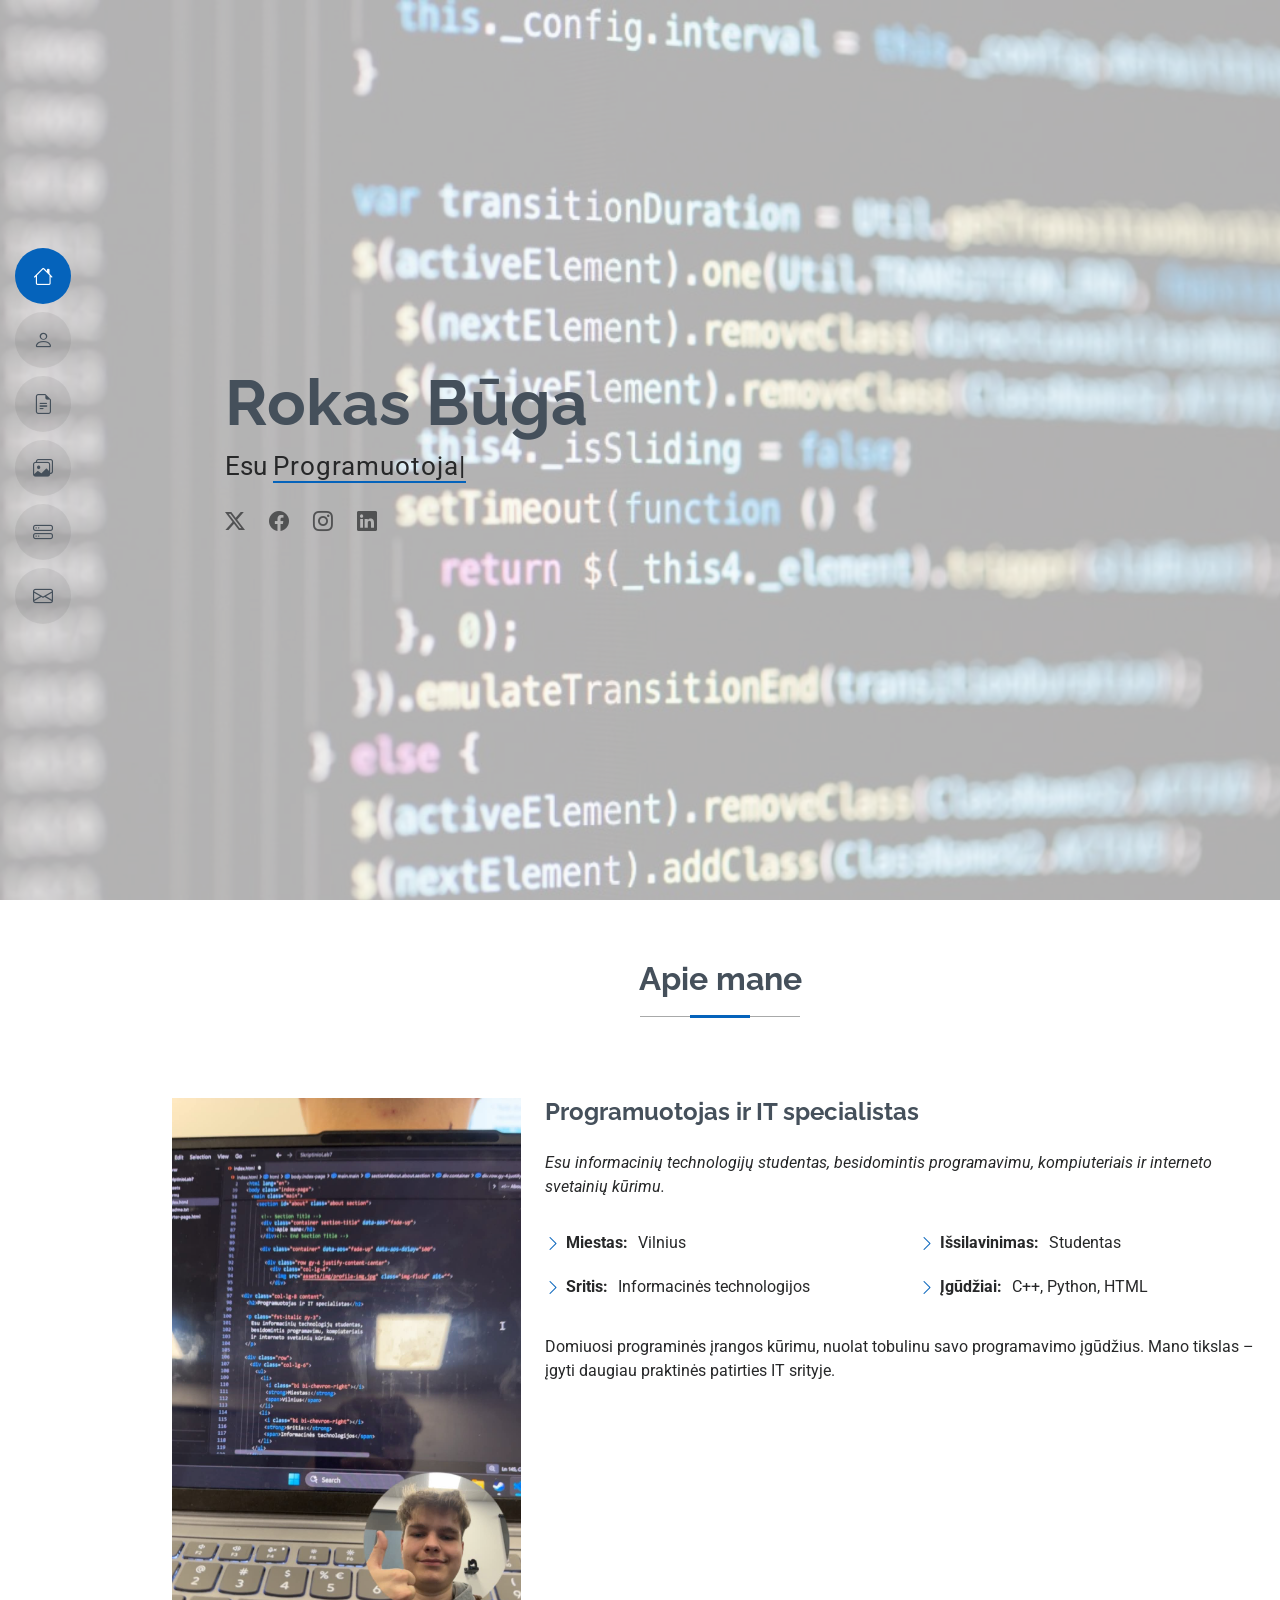
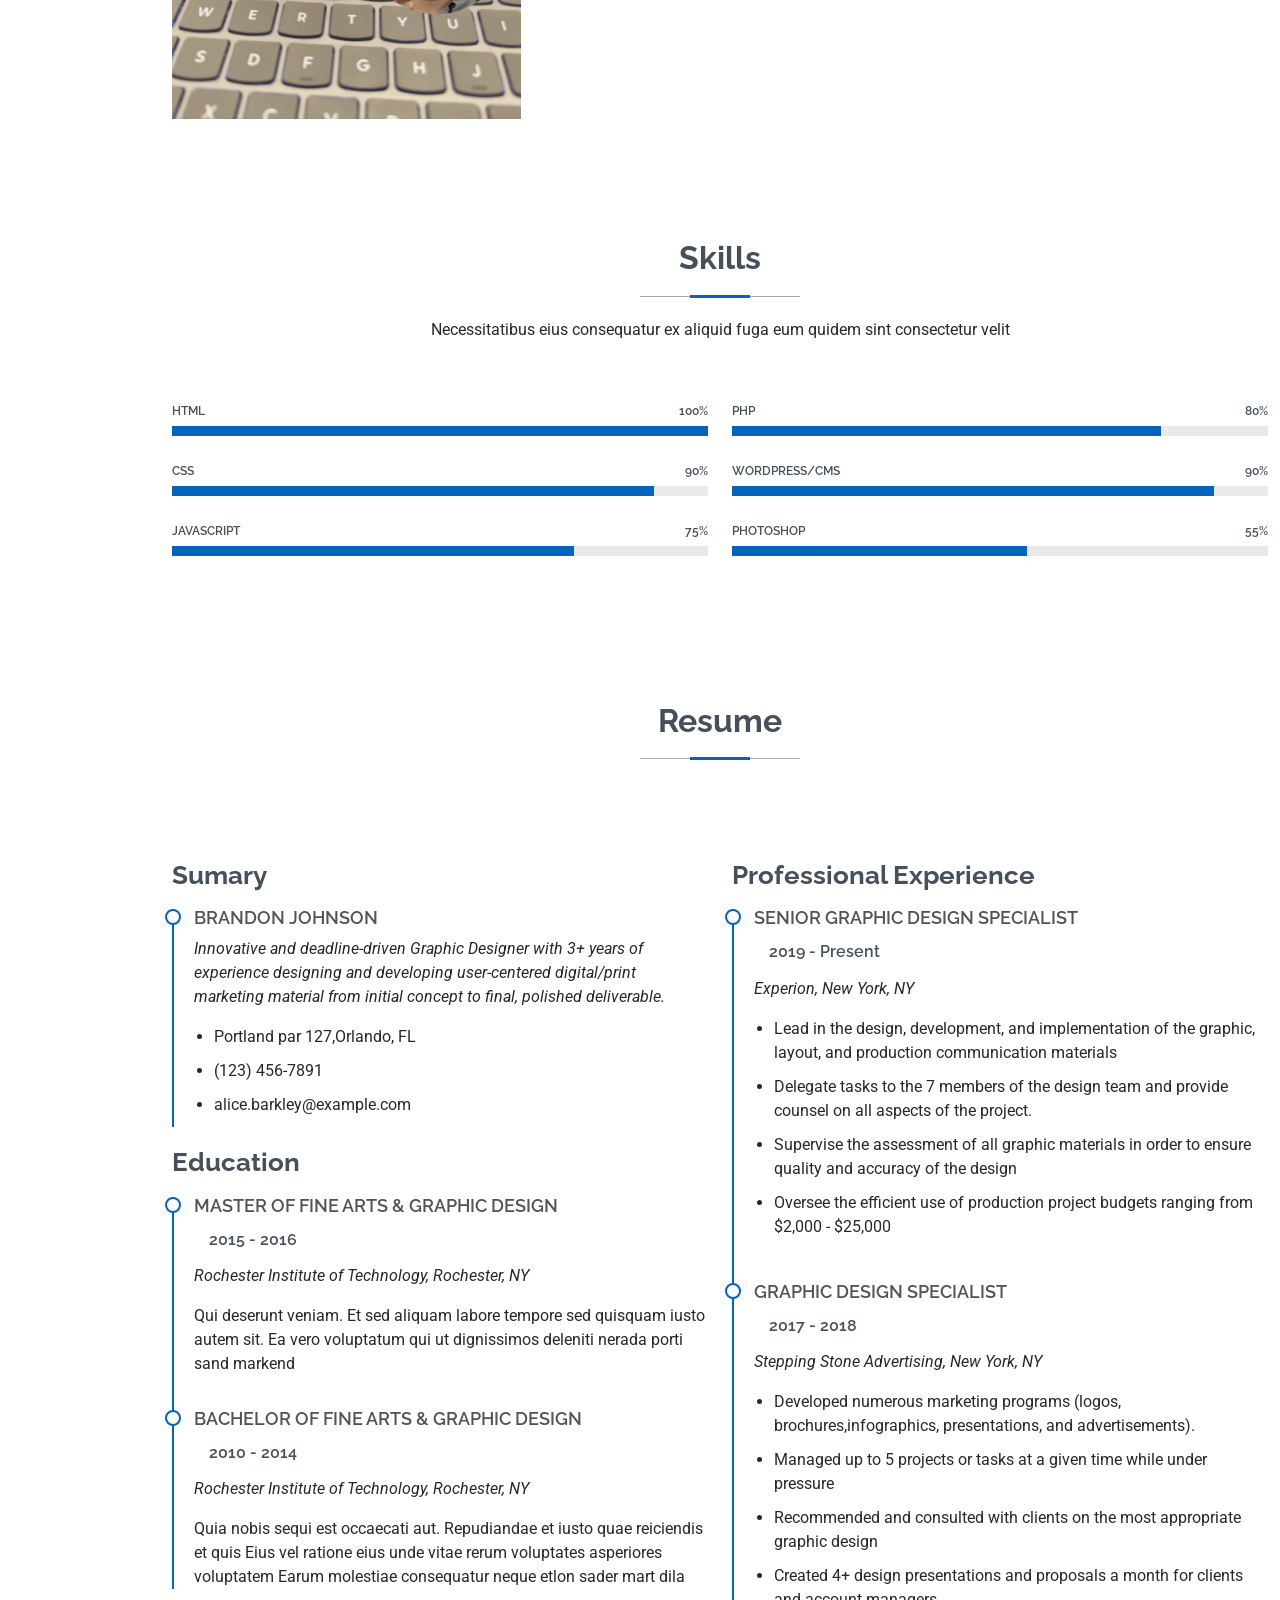
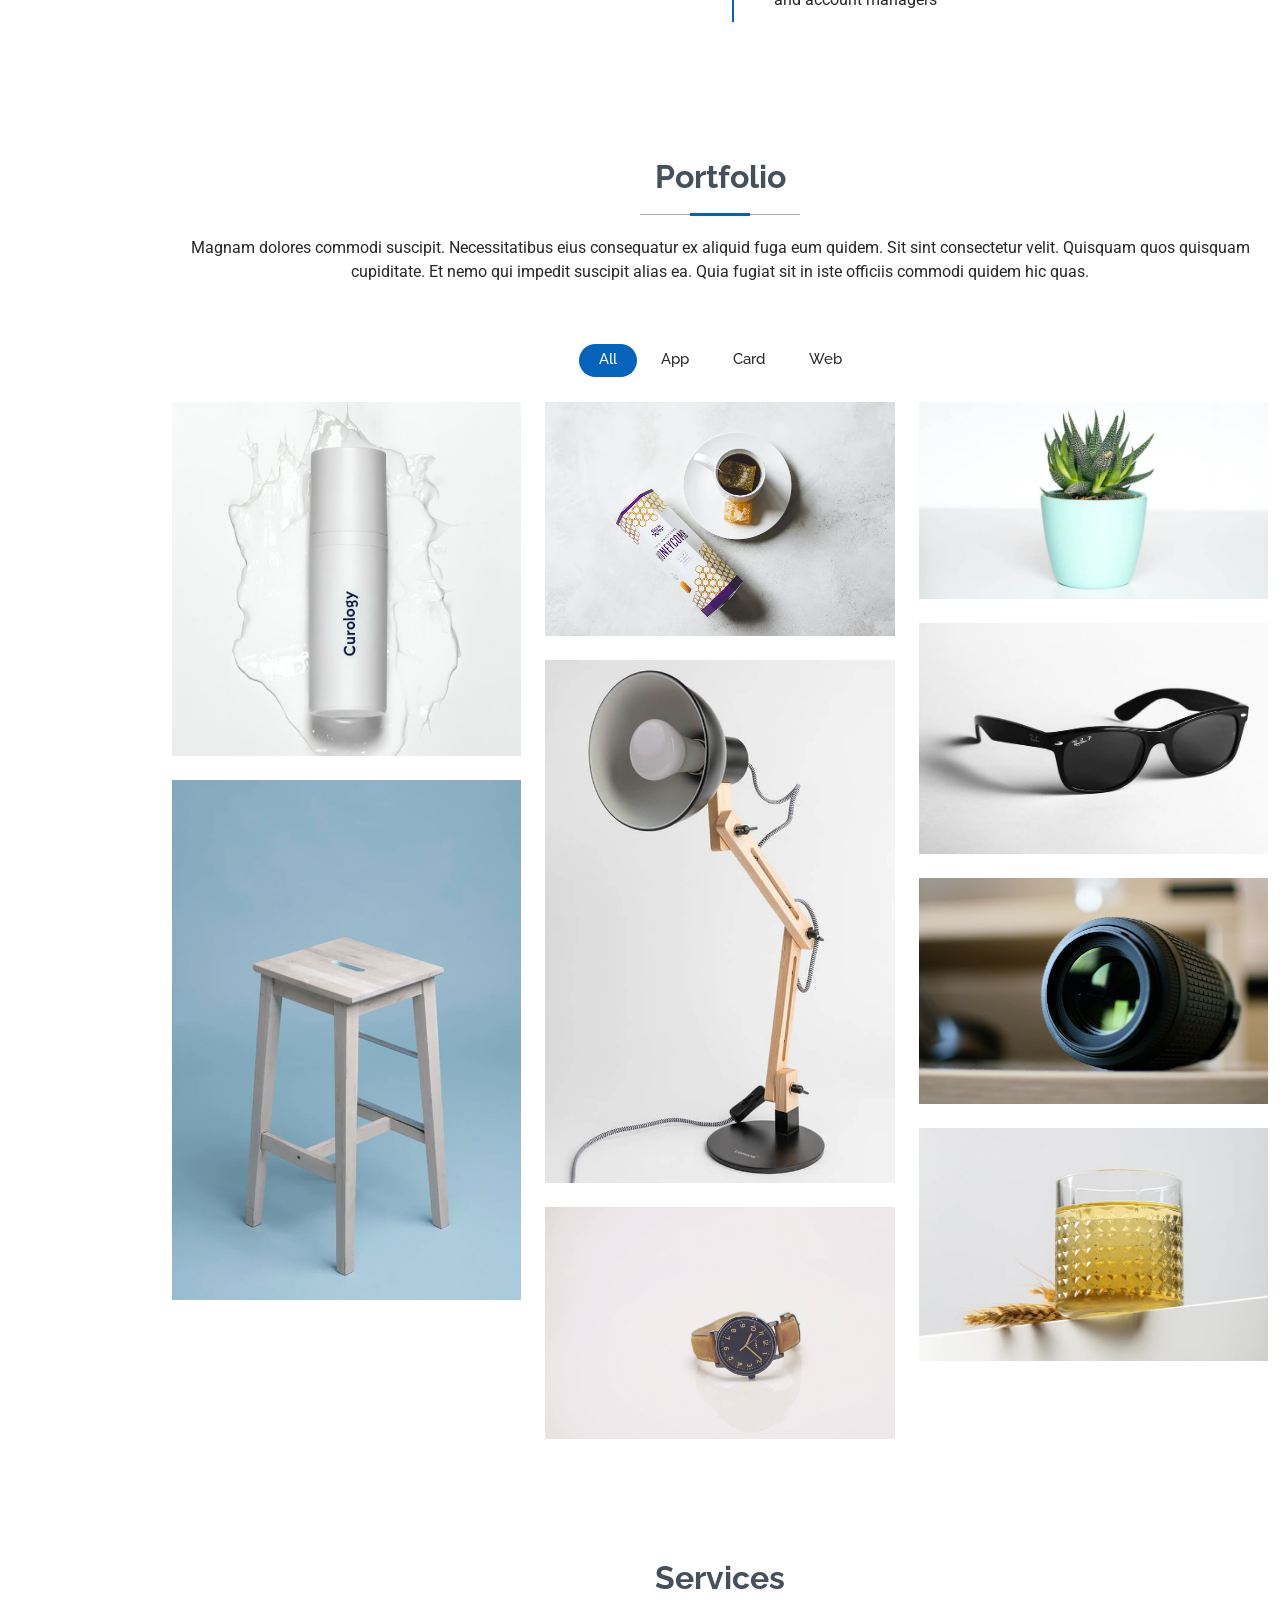
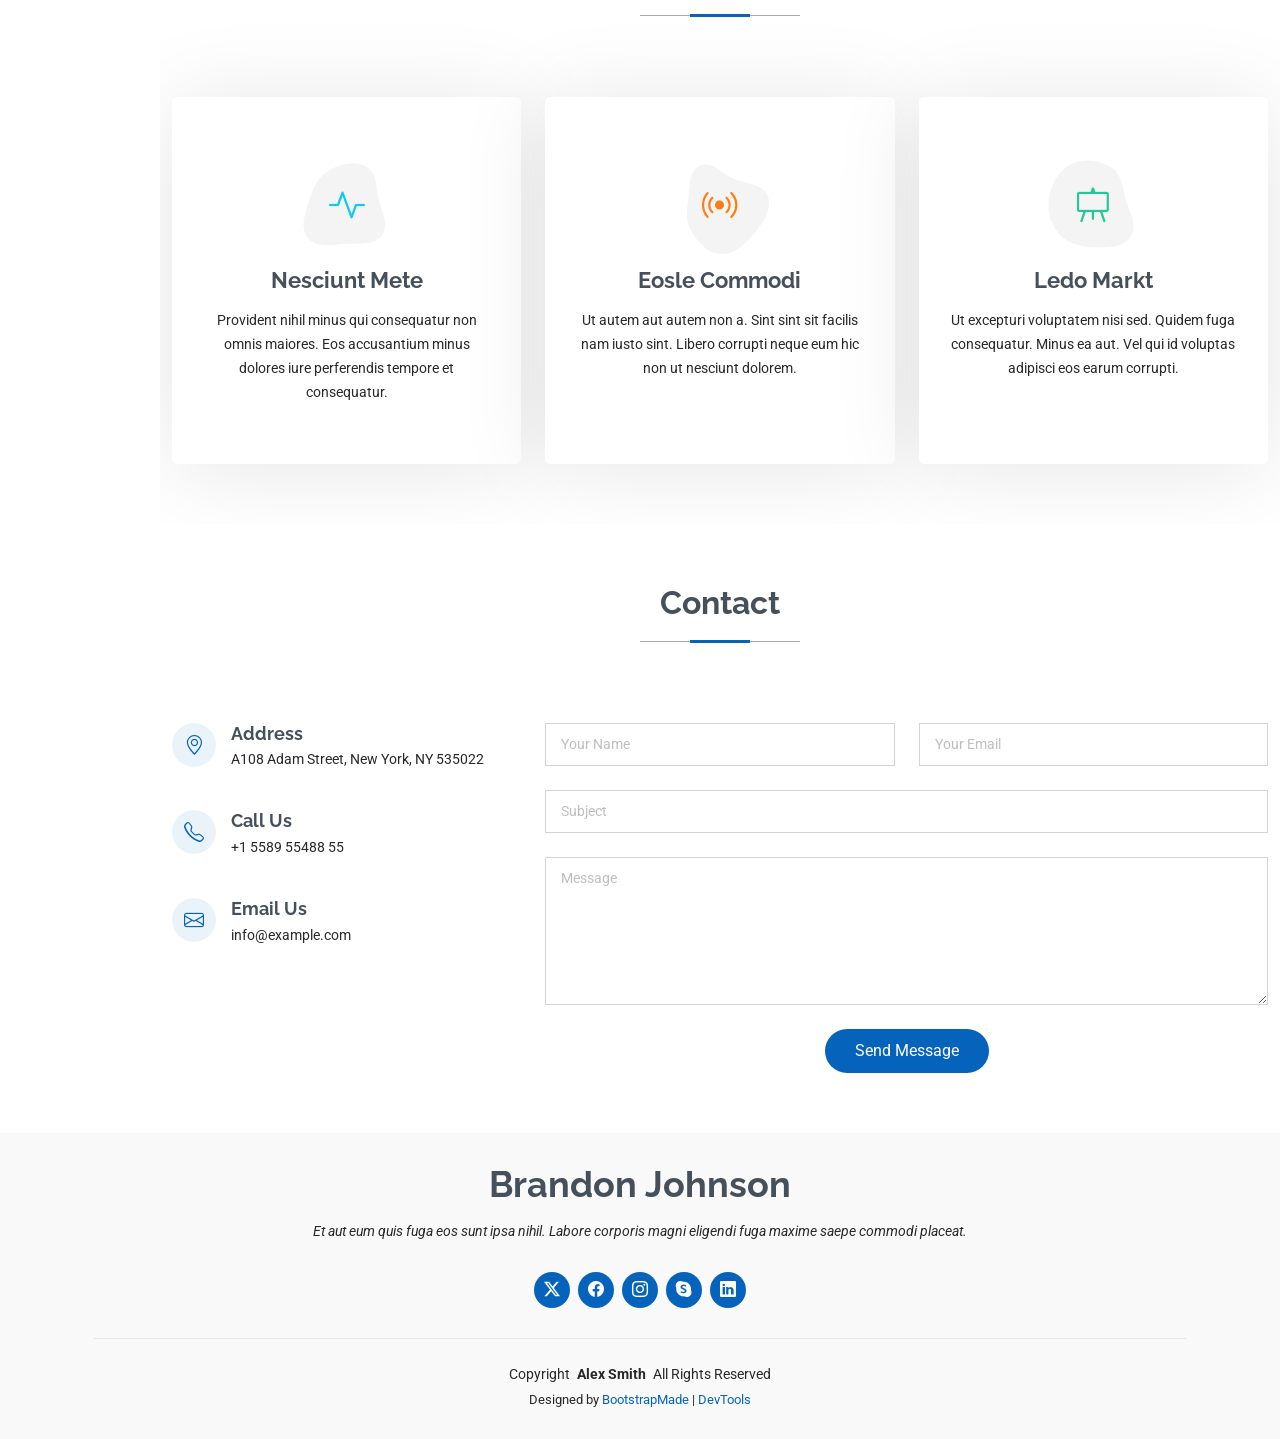
==== index.html @ 3e25c70e "LD7" ====
<!DOCTYPE html>
<html lang="lt">

<head>
  <meta charset="utf-8">
  <meta content="width=device-width, initial-scale=1.0" name="viewport">

  <title>Mano CV</title>
  <meta name="author" content="Rokas Būga">
  <meta name="description" content="Rokas Būga CV puslapis">
  <meta name="keywords" content="CV, programavimas, IT">

  <!-- Favicons -->
  <link href="assets/img/favicon.ico" rel="icon" type="image/x-icon">
  <link href="assets/img/apple-touch-icon.png" rel="apple-touch-icon">


  <!-- Fonts -->
  <link href="https://fonts.googleapis.com" rel="preconnect">
  <link href="https://fonts.gstatic.com" rel="preconnect" crossorigin>
  <link href="https://fonts.googleapis.com/css2?family=Roboto:ital,wght@0,100;0,300;0,400;0,500;0,700;0,900;1,100;1,300;1,400;1,500;1,700;1,900&family=Poppins:ital,wght@0,100;0,200;0,300;0,400;0,500;0,600;0,700;0,800;0,900;1,100;1,200;1,300;1,400;1,500;1,600;1,700;1,800;1,900&family=Raleway:ital,wght@0,100;0,200;0,300;0,400;0,500;0,600;0,700;0,800;0,900;1,100;1,200;1,300;1,400;1,500;1,600;1,700;1,800;1,900&display=swap" rel="stylesheet">

  <!-- Vendor CSS Files -->
  <link href="assets/vendor/bootstrap/css/bootstrap.min.css" rel="stylesheet">
  <link href="assets/vendor/bootstrap-icons/bootstrap-icons.css" rel="stylesheet">
  <link href="assets/vendor/aos/aos.css" rel="stylesheet">
  <link href="assets/vendor/glightbox/css/glightbox.min.css" rel="stylesheet">
  <link href="assets/vendor/swiper/swiper-bundle.min.css" rel="stylesheet">

  <!-- Main CSS File -->
  <link href="assets/css/main.css" rel="stylesheet">

  <!-- =======================================================
  * Template Name: MyResume
  * Template URL: https://bootstrapmade.com/free-html-bootstrap-template-my-resume/
  * Updated: Jun 29 2024 with Bootstrap v5.3.3
  * Author: BootstrapMade.com
  * License: https://bootstrapmade.com/license/
  ======================================================== -->
</head>

<body class="index-page">

  <header id="header" class="header d-flex flex-column justify-content-center">

    <i class="header-toggle d-xl-none bi bi-list"></i>

    <nav id="navmenu" class="navmenu">
      <ul>
        <li><a href="#hero" class="active"><i class="bi bi-house navicon"></i><span>Pagrindinis</span></a></li>
        <li><a href="#about"><i class="bi bi-person navicon"></i><span>Apie mane</span></a></li>
        <li><a href="#resume"><i class="bi bi-file-earmark-text navicon"></i><span>Patirtis</span></a></li>
        <li><a href="#portfolio"><i class="bi bi-images navicon"></i><span>Projektai</span></a></li>
        <li><a href="#services"><i class="bi bi-hdd-stack navicon"></i><span>Paslaugos</span></a></li>
        <li><a href="#contact"><i class="bi bi-envelope navicon"></i><span>Kontaktai</span></a></li>
      </ul>
    </nav>

  </header>

  <main class="main">

    <!-- Hero Section -->
    <section id="hero" class="hero section light-background">

      <img src="assets/img/programavimas.jpg" alt="Programavimo darbo vieta">

      <div class="container" data-aos="zoom-out">
        <div class="row justify-content-center">
          <div class="col-lg-9">
            <h2>Rokas Būga</h2>
            <p>Esu <span class="typed" data-typed-items="Programuotojas, IT specialistas">Programuotojas</span><span class="typed-cursor typed-cursor--blink" aria-hidden="true"></span></p>
            <div class="social-links">
              <a href="#"><i class="bi bi-twitter-x"></i></a>
              <a href="#"><i class="bi bi-facebook"></i></a>
              <a href="#"><i class="bi bi-instagram"></i></a>
              <a href="#"><i class="bi bi-linkedin"></i></a>
            </div>
          </div>
        </div>
      </div>

    </section><!-- /Hero Section -->

    <!-- About Section -->
    <section id="about" class="about section">

      <!-- Section Title -->
      <div class="container section-title" data-aos="fade-up">
        <h2>Apie mane</h2>
      </div><!-- End Section Title -->

      <div class="container" data-aos="fade-up" data-aos-delay="100">

        <div class="row gy-4 justify-content-center">
          <div class="col-lg-4">
            <img src="assets/img/profile-img.jpg" class="img-fluid" alt="Mano nuotrauka">
          </div>
          
<div class="col-lg-8 content">
  <h2>Programuotojas ir IT specialistas</h2>

  <p class="fst-italic py-3">
    Esu informacinių technologijų studentas,
    besidomintis programavimu, kompiuteriais
    ir interneto svetainių kūrimu.
  </p>

  <div class="row">
    <div class="col-lg-6">
      <ul>
        <li>
          <i class="bi bi-chevron-right"></i>
          <strong>Miestas:</strong>
          <span>Vilnius</span>
        </li>
        <li>
          <i class="bi bi-chevron-right"></i>
          <strong>Sritis:</strong>
          <span>Informacinės technologijos</span>
        </li>
      </ul>
    </div>

    <div class="col-lg-6">
      <ul>
        <li>
          <i class="bi bi-chevron-right"></i>
          <strong>Išsilavinimas:</strong>
          <span>Studentas</span>
        </li>
        <li>
          <i class="bi bi-chevron-right"></i>
          <strong>Įgūdžiai:</strong>
          <span>C++, Python, HTML</span>
        </li>
      </ul>
    </div>
  </div>

  <p class="py-3">
    Domiuosi programinės įrangos kūrimu,
    nuolat tobulinu savo programavimo įgūdžius.
    Mano tikslas – įgyti daugiau praktinės
    patirties IT srityje.
  </p>
</div>

        </div>

      </div>

    </section><!-- /About Section -->

    <!-- Skills Section -->
    <section id="skills" class="skills section">

      <!-- Section Title -->
      <div class="container section-title" data-aos="fade-up">
        <h2>Skills</h2>
        <p>Necessitatibus eius consequatur ex aliquid fuga eum quidem sint consectetur velit</p>
      </div><!-- End Section Title -->

      <div class="container" data-aos="fade-up" data-aos-delay="100">

        <div class="row skills-content skills-animation">

          <div class="col-lg-6">

            <div class="progress">
              <span class="skill"><span>HTML</span> <i class="val">100%</i></span>
              <div class="progress-bar-wrap">
                <div class="progress-bar" role="progressbar" aria-valuenow="100" aria-valuemin="0" aria-valuemax="100"></div>
              </div>
            </div><!-- End Skills Item -->

            <div class="progress">
              <span class="skill"><span>CSS</span> <i class="val">90%</i></span>
              <div class="progress-bar-wrap">
                <div class="progress-bar" role="progressbar" aria-valuenow="90" aria-valuemin="0" aria-valuemax="100"></div>
              </div>
            </div><!-- End Skills Item -->

            <div class="progress">
              <span class="skill"><span>JavaScript</span> <i class="val">75%</i></span>
              <div class="progress-bar-wrap">
                <div class="progress-bar" role="progressbar" aria-valuenow="75" aria-valuemin="0" aria-valuemax="100"></div>
              </div>
            </div><!-- End Skills Item -->

          </div>

          <div class="col-lg-6">

            <div class="progress">
              <span class="skill"><span>PHP</span> <i class="val">80%</i></span>
              <div class="progress-bar-wrap">
                <div class="progress-bar" role="progressbar" aria-valuenow="80" aria-valuemin="0" aria-valuemax="100"></div>
              </div>
            </div><!-- End Skills Item -->

            <div class="progress">
              <span class="skill"><span>WordPress/CMS</span> <i class="val">90%</i></span>
              <div class="progress-bar-wrap">
                <div class="progress-bar" role="progressbar" aria-valuenow="90" aria-valuemin="0" aria-valuemax="100"></div>
              </div>
            </div><!-- End Skills Item -->

            <div class="progress">
              <span class="skill"><span>Photoshop</span> <i class="val">55%</i></span>
              <div class="progress-bar-wrap">
                <div class="progress-bar" role="progressbar" aria-valuenow="55" aria-valuemin="0" aria-valuemax="100"></div>
              </div>
            </div><!-- End Skills Item -->

          </div>

        </div>

      </div>

    </section><!-- /Skills Section -->

    <!-- Resume Section -->
    <section id="resume" class="resume section">

      <!-- Section Title -->
      <div class="container section-title" data-aos="fade-up">
        <h2>Resume</h2>
      </div><!-- End Section Title -->

      <div class="container">

        <div class="row">

          <div class="col-lg-6" data-aos="fade-up" data-aos-delay="100">
            <h3 class="resume-title">Sumary</h3>

            <div class="resume-item pb-0">
              <h4>Brandon Johnson</h4>
              <p><em>Innovative and deadline-driven Graphic Designer with 3+ years of experience designing and developing user-centered digital/print marketing material from initial concept to final, polished deliverable.</em></p>
              <ul>
                <li>Portland par 127,Orlando, FL</li>
                <li>(123) 456-7891</li>
                <li>alice.barkley@example.com</li>
              </ul>
            </div><!-- Edn Resume Item -->

            <h3 class="resume-title">Education</h3>
            <div class="resume-item">
              <h4>Master of Fine Arts &amp; Graphic Design</h4>
              <h5>2015 - 2016</h5>
              <p><em>Rochester Institute of Technology, Rochester, NY</em></p>
              <p>Qui deserunt veniam. Et sed aliquam labore tempore sed quisquam iusto autem sit. Ea vero voluptatum qui ut dignissimos deleniti nerada porti sand markend</p>
            </div><!-- Edn Resume Item -->

            <div class="resume-item">
              <h4>Bachelor of Fine Arts &amp; Graphic Design</h4>
              <h5>2010 - 2014</h5>
              <p><em>Rochester Institute of Technology, Rochester, NY</em></p>
              <p>Quia nobis sequi est occaecati aut. Repudiandae et iusto quae reiciendis et quis Eius vel ratione eius unde vitae rerum voluptates asperiores voluptatem Earum molestiae consequatur neque etlon sader mart dila</p>
            </div><!-- Edn Resume Item -->

          </div>

          <div class="col-lg-6" data-aos="fade-up" data-aos-delay="200">
            <h3 class="resume-title">Professional Experience</h3>
            <div class="resume-item">
              <h4>Senior graphic design specialist</h4>
              <h5>2019 - Present</h5>
              <p><em>Experion, New York, NY </em></p>
              <ul>
                <li>Lead in the design, development, and implementation of the graphic, layout, and production communication materials</li>
                <li>Delegate tasks to the 7 members of the design team and provide counsel on all aspects of the project. </li>
                <li>Supervise the assessment of all graphic materials in order to ensure quality and accuracy of the design</li>
                <li>Oversee the efficient use of production project budgets ranging from $2,000 - $25,000</li>
              </ul>
            </div><!-- Edn Resume Item -->

            <div class="resume-item">
              <h4>Graphic design specialist</h4>
              <h5>2017 - 2018</h5>
              <p><em>Stepping Stone Advertising, New York, NY</em></p>
              <ul>
                <li>Developed numerous marketing programs (logos, brochures,infographics, presentations, and advertisements).</li>
                <li>Managed up to 5 projects or tasks at a given time while under pressure</li>
                <li>Recommended and consulted with clients on the most appropriate graphic design</li>
                <li>Created 4+ design presentations and proposals a month for clients and account managers</li>
              </ul>
            </div><!-- Edn Resume Item -->

          </div>

        </div>

      </div>

    </section><!-- /Resume Section -->

    <!-- Portfolio Section -->
    <section id="portfolio" class="portfolio section">

      <!-- Section Title -->
      <div class="container section-title" data-aos="fade-up">
        <h2>Portfolio</h2>
        <p>Magnam dolores commodi suscipit. Necessitatibus eius consequatur ex aliquid fuga eum quidem. Sit sint consectetur velit. Quisquam quos quisquam cupiditate. Et nemo qui impedit suscipit alias ea. Quia fugiat sit in iste officiis commodi quidem hic quas.</p>
      </div><!-- End Section Title -->

      <div class="container">

        <div class="isotope-layout" data-default-filter="*" data-layout="masonry" data-sort="original-order">

          <ul class="portfolio-filters isotope-filters" data-aos="fade-up" data-aos-delay="100">
            <li data-filter="*" class="filter-active">All</li>
            <li data-filter=".filter-app">App</li>
            <li data-filter=".filter-product">Card</li>
            <li data-filter=".filter-branding">Web</li>
          </ul><!-- End Portfolio Filters -->

          <div class="row gy-4 isotope-container" data-aos="fade-up" data-aos-delay="200">

            <div class="col-lg-4 col-md-6 portfolio-item isotope-item filter-app">
              <img src="assets/img/masonry-portfolio/masonry-portfolio-1.jpg" class="img-fluid" alt="">
              <div class="portfolio-info">
                <h4>App 1</h4>
                <p>Lorem ipsum, dolor sit</p>
                <a href="assets/img/masonry-portfolio/masonry-portfolio-1.jpg" title="App 1" data-gallery="portfolio-gallery-app" class="glightbox preview-link"><i class="bi bi-zoom-in"></i></a>
                <a href="" title="More Details" class="details-link"><i class="bi bi-link-45deg"></i></a>
              </div>
            </div><!-- End Portfolio Item -->

            <div class="col-lg-4 col-md-6 portfolio-item isotope-item filter-product">
              <img src="assets/img/masonry-portfolio/masonry-portfolio-2.jpg" class="img-fluid" alt="">
              <div class="portfolio-info">
                <h4>Product 1</h4>
                <p>Lorem ipsum, dolor sit</p>
                <a href="assets/img/masonry-portfolio/masonry-portfolio-2.jpg" title="Product 1" data-gallery="portfolio-gallery-product" class="glightbox preview-link"><i class="bi bi-zoom-in"></i></a>
                <a href="" title="More Details" class="details-link"><i class="bi bi-link-45deg"></i></a>
              </div>
            </div><!-- End Portfolio Item -->

            <div class="col-lg-4 col-md-6 portfolio-item isotope-item filter-branding">
              <img src="assets/img/masonry-portfolio/masonry-portfolio-3.jpg" class="img-fluid" alt="">
              <div class="portfolio-info">
                <h4>Branding 1</h4>
                <p>Lorem ipsum, dolor sit</p>
                <a href="assets/img/masonry-portfolio/masonry-portfolio-3.jpg" title="Branding 1" data-gallery="portfolio-gallery-branding" class="glightbox preview-link"><i class="bi bi-zoom-in"></i></a>
                <a href="" title="More Details" class="details-link"><i class="bi bi-link-45deg"></i></a>
              </div>
            </div><!-- End Portfolio Item -->

            <div class="col-lg-4 col-md-6 portfolio-item isotope-item filter-app">
              <img src="assets/img/masonry-portfolio/masonry-portfolio-4.jpg" class="img-fluid" alt="">
              <div class="portfolio-info">
                <h4>App 2</h4>
                <p>Lorem ipsum, dolor sit</p>
                <a href="assets/img/masonry-portfolio/masonry-portfolio-4.jpg" title="App 2" data-gallery="portfolio-gallery-app" class="glightbox preview-link"><i class="bi bi-zoom-in"></i></a>
                <a href="" title="More Details" class="details-link"><i class="bi bi-link-45deg"></i></a>
              </div>
            </div><!-- End Portfolio Item -->

            <div class="col-lg-4 col-md-6 portfolio-item isotope-item filter-product">
              <img src="assets/img/masonry-portfolio/masonry-portfolio-5.jpg" class="img-fluid" alt="">
              <div class="portfolio-info">
                <h4>Product 2</h4>
                <p>Lorem ipsum, dolor sit</p>
                <a href="assets/img/masonry-portfolio/masonry-portfolio-5.jpg" title="Product 2" data-gallery="portfolio-gallery-product" class="glightbox preview-link"><i class="bi bi-zoom-in"></i></a>
                <a href="" title="More Details" class="details-link"><i class="bi bi-link-45deg"></i></a>
              </div>
            </div><!-- End Portfolio Item -->

            <div class="col-lg-4 col-md-6 portfolio-item isotope-item filter-branding">
              <img src="assets/img/masonry-portfolio/masonry-portfolio-6.jpg" class="img-fluid" alt="">
              <div class="portfolio-info">
                <h4>Branding 2</h4>
                <p>Lorem ipsum, dolor sit</p>
                <a href="assets/img/masonry-portfolio/masonry-portfolio-6.jpg" title="Branding 2" data-gallery="portfolio-gallery-branding" class="glightbox preview-link"><i class="bi bi-zoom-in"></i></a>
                <a href="" title="More Details" class="details-link"><i class="bi bi-link-45deg"></i></a>
              </div>
            </div><!-- End Portfolio Item -->

            <div class="col-lg-4 col-md-6 portfolio-item isotope-item filter-app">
              <img src="assets/img/masonry-portfolio/masonry-portfolio-7.jpg" class="img-fluid" alt="">
              <div class="portfolio-info">
                <h4>App 3</h4>
                <p>Lorem ipsum, dolor sit</p>
                <a href="assets/img/masonry-portfolio/masonry-portfolio-7.jpg" title="App 3" data-gallery="portfolio-gallery-app" class="glightbox preview-link"><i class="bi bi-zoom-in"></i></a>
                <a href="" title="More Details" class="details-link"><i class="bi bi-link-45deg"></i></a>
              </div>
            </div><!-- End Portfolio Item -->

            <div class="col-lg-4 col-md-6 portfolio-item isotope-item filter-product">
              <img src="assets/img/masonry-portfolio/masonry-portfolio-8.jpg" class="img-fluid" alt="">
              <div class="portfolio-info">
                <h4>Product 3</h4>
                <p>Lorem ipsum, dolor sit</p>
                <a href="assets/img/masonry-portfolio/masonry-portfolio-8.jpg" title="Product 3" data-gallery="portfolio-gallery-product" class="glightbox preview-link"><i class="bi bi-zoom-in"></i></a>
                <a href="" title="More Details" class="details-link"><i class="bi bi-link-45deg"></i></a>
              </div>
            </div><!-- End Portfolio Item -->

            <div class="col-lg-4 col-md-6 portfolio-item isotope-item filter-branding">
              <img src="assets/img/masonry-portfolio/masonry-portfolio-9.jpg" class="img-fluid" alt="">
              <div class="portfolio-info">
                <h4>Branding 3</h4>
                <p>Lorem ipsum, dolor sit</p>
                <a href="assets/img/masonry-portfolio/masonry-portfolio-9.jpg" title="Branding 2" data-gallery="portfolio-gallery-branding" class="glightbox preview-link"><i class="bi bi-zoom-in"></i></a>
                <a href="" title="More Details" class="details-link"><i class="bi bi-link-45deg"></i></a>
              </div>
            </div><!-- End Portfolio Item -->

          </div><!-- End Portfolio Container -->

        </div>

      </div>

    </section><!-- /Portfolio Section -->

    <!-- Services Section -->
    <section id="services" class="services section">

      <!-- Section Title -->
      <div class="container section-title" data-aos="fade-up">
        <h2>Services</h2>
      </div><!-- End Section Title -->

      <div class="container">

        <div class="row gy-4">

          <div class="col-lg-4 col-md-6" data-aos="fade-up" data-aos-delay="100">
            <div class="service-item item-cyan position-relative">
              <div class="icon">
                <svg width="100" height="100" viewBox="0 0 600 600" xmlns="http://www.w3.org/2000/svg">
                  <path stroke="none" stroke-width="0" fill="#f5f5f5" d="M300,521.0016835830174C376.1290562159157,517.8887921683347,466.0731472004068,529.7835943286574,510.70327084640275,468.03025145048787C554.3714126377745,407.6079735673963,508.03601936045806,328.9844924480964,491.2728898941984,256.3432110539036C474.5976632858925,184.082847569629,479.9380746630129,96.60480741107993,416.23090153303,58.64404602377083C348.86323505073057,18.502131276798302,261.93793281208167,40.57373210992963,193.5410806939664,78.93577620505333C130.42746243093433,114.334589627462,98.30271207620316,179.96522072025542,76.75703585869454,249.04625023123273C51.97151888228291,328.5150500222984,13.704378332031375,421.85034740162234,66.52175969318436,486.19268352777647C119.04800174914682,550.1803526380478,217.28368757567262,524.383925680826,300,521.0016835830174"></path>
                </svg>
                <i class="bi bi-activity"></i>
              </div>
              <a href="#" class="stretched-link">
                <h3>Nesciunt Mete</h3>
              </a>
              <p>Provident nihil minus qui consequatur non omnis maiores. Eos accusantium minus dolores iure perferendis tempore et consequatur.</p>
            </div>
          </div><!-- End Service Item -->

          <div class="col-lg-4 col-md-6" data-aos="fade-up" data-aos-delay="200">
            <div class="service-item item-orange position-relative">
              <div class="icon">
                <svg width="100" height="100" viewBox="0 0 600 600" xmlns="http://www.w3.org/2000/svg">
                  <path stroke="none" stroke-width="0" fill="#f5f5f5" d="M300,582.0697525312426C382.5290701553225,586.8405444964366,449.9789794690241,525.3245884688669,502.5850820975895,461.55621195738473C556.606425686781,396.0723002908107,615.8543463187945,314.28637112970534,586.6730223649479,234.56875336149918C558.9533121215079,158.8439757836574,454.9685369536778,164.00468322053177,381.49747125262974,130.76875717737553C312.15926192815925,99.40240125094834,248.97055460311594,18.661163978235184,179.8680185752513,50.54337015887873C110.5421016452524,82.52863877960104,119.82277516462835,180.83849132639028,109.12597500060166,256.43424936330496C100.08760227029461,320.3096726198365,92.17705696193138,384.0621239912766,124.79988738764834,439.7174275375508C164.83382741302287,508.01625554203684,220.96474134820875,577.5009287672846,300,582.0697525312426"></path>
                </svg>
                <i class="bi bi-broadcast"></i>
              </div>
              <a href="#" class="stretched-link">
                <h3>Eosle Commodi</h3>
              </a>
              <p>Ut autem aut autem non a. Sint sint sit facilis nam iusto sint. Libero corrupti neque eum hic non ut nesciunt dolorem.</p>
            </div>
          </div><!-- End Service Item -->

          <div class="col-lg-4 col-md-6" data-aos="fade-up" data-aos-delay="300">
            <div class="service-item item-teal position-relative">
              <div class="icon">
                <svg width="100" height="100" viewBox="0 0 600 600" xmlns="http://www.w3.org/2000/svg">
                  <path stroke="none" stroke-width="0" fill="#f5f5f5" d="M300,541.5067337569781C382.14930387511276,545.0595476570109,479.8736841581634,548.3450877840088,526.4010558755058,480.5488172755941C571.5218469581645,414.80211281144784,517.5187510058486,332.0715597781072,496.52539010469104,255.14436215662573C477.37192572678356,184.95920475031193,473.57363656557914,105.61284051026155,413.0603344069578,65.22779650032875C343.27470386102294,18.654635553484475,251.2091493199835,5.337323636656869,175.0934190732945,40.62881213300186C97.87086631185822,76.43348514350839,51.98124368387456,156.15599469081315,36.44837278890362,239.84606092416172C21.716077023791087,319.22268207091537,43.775223500013084,401.1760424656574,96.891909868211,461.97329694683043C147.22146801428983,519.5804099606455,223.5754009179313,538.201503339737,300,541.5067337569781"></path>
                </svg>
                <i class="bi bi-easel"></i>
              </div>
              <a href="#" class="stretched-link">
                <h3>Ledo Markt</h3>
              </a>
              <p>Ut excepturi voluptatem nisi sed. Quidem fuga consequatur. Minus ea aut. Vel qui id voluptas adipisci eos earum corrupti.</p>
            </div>
          </div><!-- End Service Item -->

        </div>

      </div>

    </section><!-- /Services Section -->

    <!-- Contact Section -->
    <section id="contact" class="contact section">

      <!-- Section Title -->
      <div class="container section-title" data-aos="fade-up">
        <h2>Contact</h2>
      </div><!-- End Section Title -->

      <div class="container" data-aos="fade" data-aos-delay="100">

        <div class="row gy-4">

          <div class="col-lg-4">
            <div class="info-item d-flex" data-aos="fade-up" data-aos-delay="200">
              <i class="bi bi-geo-alt flex-shrink-0"></i>
              <div>
                <h3>Address</h3>
                <p>A108 Adam Street, New York, NY 535022</p>
              </div>
            </div><!-- End Info Item -->

            <div class="info-item d-flex" data-aos="fade-up" data-aos-delay="300">
              <i class="bi bi-telephone flex-shrink-0"></i>
              <div>
                <h3>Call Us</h3>
                <p>+1 5589 55488 55</p>
              </div>
            </div><!-- End Info Item -->

            <div class="info-item d-flex" data-aos="fade-up" data-aos-delay="400">
              <i class="bi bi-envelope flex-shrink-0"></i>
              <div>
                <h3>Email Us</h3>
                <p>info@example.com</p>
              </div>
            </div><!-- End Info Item -->

          </div>

          <div class="col-lg-8">
            <form action="forms/contact.php" method="post" class="php-email-form" data-aos="fade-up" data-aos-delay="200">
              <div class="row gy-4">

                <div class="col-md-6">
                  <input type="text" name="name" class="form-control" placeholder="Your Name" required="">
                </div>

                <div class="col-md-6 ">
                  <input type="email" class="form-control" name="email" placeholder="Your Email" required="">
                </div>

                <div class="col-md-12">
                  <input type="text" class="form-control" name="subject" placeholder="Subject" required="">
                </div>

                <div class="col-md-12">
                  <textarea class="form-control" name="message" rows="6" placeholder="Message" required=""></textarea>
                </div>

                <div class="col-md-12 text-center">
                  <div class="loading">Loading</div>
                  <div class="error-message"></div>
                  <div class="sent-message">Your message has been sent. Thank you!</div>

                  <button type="submit">Send Message</button>
                </div>

              </div>
            </form>
          </div><!-- End Contact Form -->

        </div>

      </div>

    </section><!-- /Contact Section -->

  </main>

  <footer id="footer" class="footer position-relative light-background">
    <div class="container">
      <h3 class="sitename">Brandon Johnson</h3>
      <p>Et aut eum quis fuga eos sunt ipsa nihil. Labore corporis magni eligendi fuga maxime saepe commodi placeat.</p>
      <div class="social-links d-flex justify-content-center">
        <a href=""><i class="bi bi-twitter-x"></i></a>
        <a href=""><i class="bi bi-facebook"></i></a>
        <a href=""><i class="bi bi-instagram"></i></a>
        <a href=""><i class="bi bi-skype"></i></a>
        <a href=""><i class="bi bi-linkedin"></i></a>
      </div>
      <div class="container">
        <div class="copyright">
          <span>Copyright</span> <strong class="px-1 sitename">Alex Smith</strong> <span>All Rights Reserved</span>
        </div>
        <div class="credits">
          <!-- All the links in the footer should remain intact. -->
          <!-- You can delete the links only if you've purchased the pro version. -->
          <!-- Licensing information: https://bootstrapmade.com/license/ -->
          <!-- Purchase the pro version with working PHP/AJAX contact form: [buy-url] -->
          Designed by <a href="https://bootstrapmade.com/">BootstrapMade</a> | <a href="https://bootstrapmade.com/tools/">DevTools</a>
        </div>
      </div>
    </div>
  </footer>

  <!-- Scroll Top -->
  <a href="#" id="scroll-top" class="scroll-top d-flex align-items-center justify-content-center"><i class="bi bi-arrow-up-short"></i></a>

  <!-- Preloader -->
  <div id="preloader"></div>

  <!-- Vendor JS Files -->
  <script src="assets/vendor/bootstrap/js/bootstrap.bundle.min.js"></script>
  <script src="assets/vendor/php-email-form/validate.js"></script>
  <script src="assets/vendor/aos/aos.js"></script>
  <script src="assets/vendor/typed.js/typed.umd.js"></script>
  <script src="assets/vendor/purecounter/purecounter_vanilla.js"></script>
  <script src="assets/vendor/waypoints/noframework.waypoints.js"></script>
  <script src="assets/vendor/glightbox/js/glightbox.min.js"></script>
  <script src="assets/vendor/imagesloaded/imagesloaded.pkgd.min.js"></script>
  <script src="assets/vendor/isotope-layout/isotope.pkgd.min.js"></script>
  <script src="assets/vendor/swiper/swiper-bundle.min.js"></script>

  <!-- Main JS File -->
  <script src="assets/js/main.js"></script>

</body>

</html>
---- assets/css/main.css ----
/**
* Template Name: MyResume
* Template URL: https://bootstrapmade.com/free-html-bootstrap-template-my-resume/
* Updated: Jun 29 2024 with Bootstrap v5.3.3
* Author: BootstrapMade.com
* License: https://bootstrapmade.com/license/
*/

/*--------------------------------------------------------------
# Font & Color Variables
# Help: https://bootstrapmade.com/color-system/
--------------------------------------------------------------*/
/* Fonts */
:root {
  --default-font: "Roboto",  system-ui, -apple-system, "Segoe UI", Roboto, "Helvetica Neue", Arial, "Noto Sans", "Liberation Sans", sans-serif, "Apple Color Emoji", "Segoe UI Emoji", "Segoe UI Symbol", "Noto Color Emoji";
  --heading-font: "Raleway",  sans-serif;
  --nav-font: "Poppins",  sans-serif;
}

/* Global Colors - The following color variables are used throughout the website. Updating them here will change the color scheme of the entire website */
:root { 
  --background-color: #ffffff; /* Background color for the entire website, including individual sections */
  --default-color: #272829; /* Default color used for the majority of the text content across the entire website */
  --heading-color: #45505b; /* Color for headings, subheadings and title throughout the website */
  --accent-color: #0563bb; /* Accent color that represents your brand on the website. It's used for buttons, links, and other elements that need to stand out */
  --surface-color: #ffffff; /* The surface color is used as a background of boxed elements within sections, such as cards, icon boxes, or other elements that require a visual separation from the global background. */
  --contrast-color: #ffffff; /* Contrast color for text, ensuring readability against backgrounds of accent, heading, or default colors. */
}

/* Nav Menu Colors - The following color variables are used specifically for the navigation menu. They are separate from the global colors to allow for more customization options */
:root {
  --nav-color: #45505b;  /* The default color of the main navmenu links */
  --nav-hover-color: #0563bb; /* Applied to main navmenu links when they are hovered over or active */
  --nav-mobile-background-color: #ffffff; /* Used as the background color for mobile navigation menu */
  --nav-dropdown-background-color: #ffffff; /* Used as the background color for dropdown items that appear when hovering over primary navigation items */
  --nav-dropdown-color: #212529; /* Used for navigation links of the dropdown items in the navigation menu. */
  --nav-dropdown-hover-color: #0563bb; /* Similar to --nav-hover-color, this color is applied to dropdown navigation links when they are hovered over. */
}

/* Color Presets - These classes override global colors when applied to any section or element, providing reuse of the sam color scheme. */

.light-background {
  --background-color: #f9f9f9;
  --surface-color: #ffffff;
}

.dark-background {
  --background-color: #060606;
  --default-color: #ffffff;
  --heading-color: #ffffff;
  --surface-color: #252525;
  --contrast-color: #ffffff;
}

/* Smooth scroll */
:root {
  scroll-behavior: smooth;
}

/*--------------------------------------------------------------
# General Styling & Shared Classes
--------------------------------------------------------------*/
body {
  color: var(--default-color);
  background-color: var(--background-color);
  font-family: var(--default-font);
}

a {
  color: var(--accent-color);
  text-decoration: none;
  transition: 0.3s;
}

a:hover {
  color: color-mix(in srgb, var(--accent-color), transparent 25%);
  text-decoration: none;
}

h1,
h2,
h3,
h4,
h5,
h6 {
  color: var(--heading-color);
  font-family: var(--heading-font);
}

/* PHP Email Form Messages
------------------------------*/
.php-email-form .error-message {
  display: none;
  background: #df1529;
  color: #ffffff;
  text-align: left;
  padding: 15px;
  margin-bottom: 24px;
  font-weight: 600;
}

.php-email-form .sent-message {
  display: none;
  color: #ffffff;
  background: #059652;
  text-align: center;
  padding: 15px;
  margin-bottom: 24px;
  font-weight: 600;
}

.php-email-form .loading {
  display: none;
  background: var(--surface-color);
  text-align: center;
  padding: 15px;
  margin-bottom: 24px;
}

.php-email-form .loading:before {
  content: "";
  display: inline-block;
  border-radius: 50%;
  width: 24px;
  height: 24px;
  margin: 0 10px -6px 0;
  border: 3px solid var(--accent-color);
  border-top-color: var(--surface-color);
  animation: php-email-form-loading 1s linear infinite;
}

@keyframes php-email-form-loading {
  0% {
    transform: rotate(0deg);
  }

  100% {
    transform: rotate(360deg);
  }
}

/*--------------------------------------------------------------
# Global Header
--------------------------------------------------------------*/
.header {
  color: var(--default-color);
  position: fixed;
  top: 0;
  left: 0;
  bottom: 0;
  padding: 0 15px;
  transition: all ease-in-out 0.3s;
  overflow-y: auto;
  z-index: 997;
  min-width: 200px;
}

@media (max-width: 1199px) {
  .header {
    background-color: var(--background-color);
    border-right: 1px solid color-mix(in srgb, var(--default-color), transparent 90%);
    width: 300px;
    left: -100%;
  }
}

@media (min-width: 1200px) and (max-width: 1600px) {
  .header~main {
    margin-left: 160px;
  }

  .header~main .hero {
    margin-left: -160px;
    width: 100vw;
  }
}

.header.header-show {
  left: 0;
}

.header .header-toggle {
  color: var(--contrast-color);
  background-color: var(--accent-color);
  font-size: 22px;
  display: flex;
  align-items: center;
  justify-content: center;
  width: 40px;
  height: 40px;
  border-radius: 50%;
  cursor: pointer;
  position: fixed;
  top: 15px;
  right: 15px;
  z-index: 9999;
  transition: background-color 0.3s;
}

.header .header-toggle:hover {
  color: var(--contrast-color);
  background-color: color-mix(in srgb, var(--accent-color) 90%, white 15%);
}

/*--------------------------------------------------------------
# Navigation Menu
--------------------------------------------------------------*/
.navmenu {
  padding: 0;
  z-index: 9997;
}

.navmenu ul {
  list-style: none;
  padding: 0 0 20px 0;
  margin: 0;
  width: 140px;
}

.navmenu a,
.navmenu a:focus {
  color: var(--nav-color);
  font-family: var(--nav-font);
  display: flex;
  align-items: center;
  padding: 10px 18px;
  margin-bottom: 8px;
  font-size: 15px;
  border-radius: 50px;
  background: color-mix(in srgb, var(--default-color), transparent 92%);
  height: 56px;
  width: 100%;
  overflow: hidden;
  transition: 0.3s;
}

.navmenu a i,
.navmenu a:focus i {
  font-size: 20px;
}

.navmenu a span,
.navmenu a:focus span {
  padding: 0 5px 0 7px;
}

@media (min-width: 992px) {

  .navmenu a,
  .navmenu a:focus {
    max-width: 56px;
  }

  .navmenu a span,
  .navmenu a:focus span {
    display: none;
  }
}

.navmenu a:hover,
.navmenu .active,
.navmenu .active:focus,
.navmenu li:hover>a {
  color: var(--contrast-color);
  background: var(--nav-hover-color);
}

.navmenu a:hover,
.navmenu li:hover>a {
  max-width: 100%;
  color: var(--contrast-color);
}

.navmenu a:hover span,
.navmenu li:hover>a span {
  display: block;
}

/*--------------------------------------------------------------
# Global Footer
--------------------------------------------------------------*/
.footer {
  color: var(--default-color);
  background-color: var(--background-color);
  font-size: 14px;
  text-align: center;
  padding: 30px 0;
  position: relative;
}

.footer h3 {
  font-size: 36px;
  font-weight: 700;
  position: relative;
  padding: 0;
  margin: 0 0 15px 0;
}

.footer p {
  font-size: 15;
  font-style: italic;
  padding: 0;
  margin: 0 0 30px 0;
}

.footer .social-links {
  margin: 0 0 30px 0;
}

.footer .social-links a {
  font-size: 16px;
  display: flex;
  align-items: center;
  justify-content: center;
  background: var(--accent-color);
  color: var(--contrast-color);
  line-height: 1;
  margin: 0 4px;
  border-radius: 50%;
  text-align: center;
  width: 36px;
  height: 36px;
  transition: 0.3s;
}

.footer .social-links a:hover {
  background: color-mix(in srgb, var(--accent-color), transparent 20%);
  text-decoration: none;
}

.footer .copyright {
  padding-top: 25px;
  border-top: 1px solid color-mix(in srgb, var(--default-color), transparent 90%);
}

.footer .credits {
  font-size: 13px;
  padding-top: 5px;
}

/*--------------------------------------------------------------
# Preloader
--------------------------------------------------------------*/
#preloader {
  position: fixed;
  inset: 0;
  z-index: 999999;
  overflow: hidden;
  background: var(--background-color);
  transition: all 0.6s ease-out;
}

#preloader:before {
  content: "";
  position: fixed;
  top: calc(50% - 30px);
  left: calc(50% - 30px);
  border: 6px solid #ffffff;
  border-color: var(--accent-color) transparent var(--accent-color) transparent;
  border-radius: 50%;
  width: 60px;
  height: 60px;
  animation: animate-preloader 1.5s linear infinite;
}

@keyframes animate-preloader {
  0% {
    transform: rotate(0deg);
  }

  100% {
    transform: rotate(360deg);
  }
}

/*--------------------------------------------------------------
# Scroll Top Button
--------------------------------------------------------------*/
.scroll-top {
  position: fixed;
  visibility: hidden;
  opacity: 0;
  right: 15px;
  bottom: -15px;
  z-index: 99999;
  background-color: var(--accent-color);
  width: 44px;
  height: 44px;
  border-radius: 50px;
  transition: all 0.4s;
}

.scroll-top i {
  font-size: 24px;
  color: var(--contrast-color);
  line-height: 0;
}

.scroll-top:hover {
  background-color: color-mix(in srgb, var(--accent-color), transparent 20%);
  color: var(--contrast-color);
}

.scroll-top.active {
  visibility: visible;
  opacity: 1;
  bottom: 15px;
}

/*--------------------------------------------------------------
# Disable aos animation delay on mobile devices
--------------------------------------------------------------*/
@media screen and (max-width: 768px) {
  [data-aos-delay] {
    transition-delay: 0 !important;
  }
}

/*--------------------------------------------------------------
# Global Page Titles & Breadcrumbs
--------------------------------------------------------------*/
.page-title {
  --background-color: color-mix(in srgb, var(--default-color), transparent 96%);
  color: var(--default-color);
  background-color: var(--background-color);
  padding: 20px 0;
  position: relative;
}

.page-title h1 {
  font-size: 28px;
  font-weight: 700;
  margin: 0;
}

.page-title .breadcrumbs ol {
  display: flex;
  flex-wrap: wrap;
  list-style: none;
  padding: 0 0 10px 0;
  margin: 0;
  font-size: 14px;
  font-weight: 400;
}

.page-title .breadcrumbs ol li+li {
  padding-left: 10px;
}

.page-title .breadcrumbs ol li+li::before {
  content: "/";
  display: inline-block;
  padding-right: 10px;
  color: color-mix(in srgb, var(--default-color), transparent 70%);
}

/*--------------------------------------------------------------
# Global Sections
--------------------------------------------------------------*/
section,
.section {
  color: var(--default-color);
  background-color: var(--background-color);
  padding: 60px 0;
  overflow: clip;
}

/*--------------------------------------------------------------
# Global Section Titles
--------------------------------------------------------------*/
.section-title {
  text-align: center;
  padding-bottom: 60px;
  position: relative;
}

.section-title h2 {
  font-size: 32px;
  font-weight: 700;
  margin-bottom: 20px;
  padding-bottom: 20px;
  position: relative;
}

.section-title h2:before {
  content: "";
  position: absolute;
  display: block;
  width: 160px;
  height: 1px;
  background: color-mix(in srgb, var(--default-color), transparent 60%);
  left: 0;
  right: 0;
  bottom: 1px;
  margin: auto;
}

.section-title h2::after {
  content: "";
  position: absolute;
  display: block;
  width: 60px;
  height: 3px;
  background: var(--accent-color);
  left: 0;
  right: 0;
  bottom: 0;
  margin: auto;
}

.section-title p {
  margin-bottom: 0;
}

/*--------------------------------------------------------------
# Hero Section
--------------------------------------------------------------*/
.hero {
  width: 100%;
  min-height: 100vh;
  position: relative;
  padding: 80px 0;
  display: flex;
  align-items: center;
  justify-content: center;
}

.hero img {
  position: absolute;
  inset: 0;
  display: block;
  width: 100%;
  height: 100%;
  object-fit: cover;
  z-index: 1;
}

.hero:before {
  content: "";
  background: color-mix(in srgb, var(--background-color), transparent 30%);
  position: absolute;
  inset: 0;
  z-index: 2;
}

.hero .container {
  position: relative;
  z-index: 3;
}

.hero h2 {
  margin: 0;
  font-size: 64px;
  font-weight: 700;
}

.hero p {
  margin: 5px 0 0 0;
  font-size: 26px;
}

.hero p span {
  letter-spacing: 1px;
  border-bottom: 2px solid var(--accent-color);
}

.hero .social-links {
  margin-top: 25px;
}

.hero .social-links a {
  font-size: 20px;
  display: inline-block;
  color: color-mix(in srgb, var(--default-color), transparent 30%);
  line-height: 1;
  margin-right: 20px;
  transition: 0.3s;
}

.hero .social-links a:hover {
  color: var(--accent-color);
}

@media (max-width: 768px) {
  .hero h2 {
    font-size: 32px;
  }

  .hero p {
    font-size: 20px;
  }
}

/*--------------------------------------------------------------
# About Section
--------------------------------------------------------------*/
.about .content h2 {
  font-weight: 700;
  font-size: 24px;
}

.about .content ul {
  list-style: none;
  padding: 0;
}

.about .content ul li {
  margin-bottom: 20px;
  display: flex;
  align-items: center;
}

.about .content ul strong {
  margin-right: 10px;
}

.about .content ul i {
  font-size: 16px;
  margin-right: 5px;
  color: var(--accent-color);
  line-height: 0;
}

/*--------------------------------------------------------------
# Stats Section
--------------------------------------------------------------*/
.stats i {
  background-color: var(--accent-color);
  color: var(--contrast-color);
  width: 54px;
  height: 54px;
  font-size: 24px;
  border-radius: 50px;
  display: inline-flex;
  align-items: center;
  justify-content: center;
  position: relative;
  z-index: 1;
}

.stats .stats-item {
  margin-top: 10px;
  width: 100%;
  position: relative;
  text-align: center;
  z-index: 0;
}

.stats .stats-item span {
  font-size: 36px;
  display: block;
  font-weight: 700;
  color: color-mix(in srgb, var(--default-color), transparent 20%);
}

.stats .stats-item p {
  padding: 0;
  margin: 0;
  color: color-mix(in srgb, var(--default-color), transparent 50%);
  font-size: 16px;
}

/*--------------------------------------------------------------
# Skills Section
--------------------------------------------------------------*/
.skills .progress {
  height: 60px;
  display: block;
  background: none;
  border-radius: 0;
}

.skills .progress .skill {
  color: var(--heading-color);
  padding: 0;
  margin: 0 0 6px 0;
  text-transform: uppercase;
  display: block;
  font-weight: 600;
  font-family: var(--heading-font);
}

.skills .progress .skill .val {
  float: right;
  font-style: normal;
}

.skills .progress-bar-wrap {
  background: color-mix(in srgb, var(--default-color), transparent 90%);
  height: 10px;
}

.skills .progress-bar {
  width: 1px;
  height: 10px;
  transition: 0.9s;
  background-color: var(--accent-color);
}

/*--------------------------------------------------------------
# Resume Section
--------------------------------------------------------------*/
.resume .resume-title {
  color: var(--heading-color);
  font-size: 26px;
  font-weight: 700;
  margin-top: 20px;
  margin-bottom: 20px;
}

.resume .resume-item {
  padding: 0 0 20px 20px;
  margin-top: -2px;
  border-left: 2px solid var(--accent-color);
  position: relative;
}

.resume .resume-item h4 {
  line-height: 18px;
  font-size: 18px;
  font-weight: 600;
  text-transform: uppercase;
  color: color-mix(in srgb, var(--default-color), transparent 20%);
  margin-bottom: 10px;
}

.resume .resume-item h5 {
  font-size: 16px;
  padding: 5px 15px;
  display: inline-block;
  font-weight: 600;
  margin-bottom: 10px;
}

.resume .resume-item ul {
  padding-left: 20px;
}

.resume .resume-item ul li {
  padding-bottom: 10px;
}

.resume .resume-item:last-child {
  padding-bottom: 0;
}

.resume .resume-item::before {
  content: "";
  position: absolute;
  width: 16px;
  height: 16px;
  border-radius: 50px;
  left: -9px;
  top: 0;
  background: var(--background-color);
  border: 2px solid var(--accent-color);
}

/*--------------------------------------------------------------
# Portfolio Section
--------------------------------------------------------------*/
.portfolio .portfolio-filters {
  padding: 0;
  margin: 0 auto 20px auto;
  list-style: none;
  text-align: center;
}

.portfolio .portfolio-filters li {
  cursor: pointer;
  display: inline-block;
  padding: 8px 20px 10px 20px;
  margin: 0;
  font-size: 15px;
  font-weight: 500;
  line-height: 1;
  margin-bottom: 5px;
  border-radius: 50px;
  transition: all 0.3s ease-in-out;
  font-family: var(--heading-font);
}

.portfolio .portfolio-filters li:hover,
.portfolio .portfolio-filters li.filter-active {
  color: var(--contrast-color);
  background-color: var(--accent-color);
}

.portfolio .portfolio-filters li:first-child {
  margin-left: 0;
}

.portfolio .portfolio-filters li:last-child {
  margin-right: 0;
}

@media (max-width: 575px) {
  .portfolio .portfolio-filters li {
    font-size: 14px;
    margin: 0 0 10px 0;
  }
}

.portfolio .portfolio-item {
  position: relative;
  overflow: hidden;
}

.portfolio .portfolio-item .portfolio-info {
  opacity: 0;
  position: absolute;
  left: 12px;
  right: 12px;
  bottom: -100%;
  z-index: 3;
  transition: all ease-in-out 0.5s;
  background: color-mix(in srgb, var(--background-color), transparent 10%);
  padding: 15px;
}

.portfolio .portfolio-item .portfolio-info h4 {
  font-size: 18px;
  font-weight: 600;
  padding-right: 50px;
}

.portfolio .portfolio-item .portfolio-info p {
  color: color-mix(in srgb, var(--default-color), transparent 30%);
  font-size: 14px;
  margin-bottom: 0;
  padding-right: 50px;
}

.portfolio .portfolio-item .portfolio-info .preview-link,
.portfolio .portfolio-item .portfolio-info .details-link {
  position: absolute;
  right: 50px;
  font-size: 24px;
  top: calc(50% - 14px);
  color: color-mix(in srgb, var(--default-color), transparent 30%);
  transition: 0.3s;
  line-height: 0;
}

.portfolio .portfolio-item .portfolio-info .preview-link:hover,
.portfolio .portfolio-item .portfolio-info .details-link:hover {
  color: var(--accent-color);
}

.portfolio .portfolio-item .portfolio-info .details-link {
  right: 14px;
  font-size: 28px;
}

.portfolio .portfolio-item:hover .portfolio-info {
  opacity: 1;
  bottom: 0;
}

/*--------------------------------------------------------------
# Services Section
--------------------------------------------------------------*/
.services .service-item {
  background-color: var(--surface-color);
  box-shadow: 0px 5px 90px 0px rgba(0, 0, 0, 0.1);
  height: 100%;
  padding: 60px 30px;
  text-align: center;
  transition: 0.3s;
  border-radius: 5px;
}

.services .service-item .icon {
  margin: 0 auto;
  width: 100px;
  height: 100px;
  display: flex;
  align-items: center;
  justify-content: center;
  transition: ease-in-out 0.3s;
  position: relative;
}

.services .service-item .icon i {
  font-size: 36px;
  transition: 0.5s;
  position: relative;
}

.services .service-item .icon svg {
  position: absolute;
  top: 0;
  left: 0;
}

.services .service-item .icon svg path {
  transition: 0.5s;
  fill: color-mix(in srgb, var(--default-color), transparent 95%);
}

.services .service-item h3 {
  font-weight: 700;
  margin: 10px 0 15px 0;
  font-size: 22px;
}

.services .service-item p {
  line-height: 24px;
  font-size: 14px;
  margin-bottom: 0;
}

.services .service-item:hover {
  box-shadow: 0px 5px 35px 0px rgba(0, 0, 0, 0.1);
}

.services .service-item.item-cyan i {
  color: #0dcaf0;
}

.services .service-item.item-cyan:hover .icon i {
  color: #fff;
}

.services .service-item.item-cyan:hover .icon path {
  fill: #0dcaf0;
}

.services .service-item.item-orange i {
  color: #fd7e14;
}

.services .service-item.item-orange:hover .icon i {
  color: #fff;
}

.services .service-item.item-orange:hover .icon path {
  fill: #fd7e14;
}

.services .service-item.item-teal i {
  color: #20c997;
}

.services .service-item.item-teal:hover .icon i {
  color: #fff;
}

.services .service-item.item-teal:hover .icon path {
  fill: #20c997;
}

.services .service-item.item-red i {
  color: #df1529;
}

.services .service-item.item-red:hover .icon i {
  color: #fff;
}

.services .service-item.item-red:hover .icon path {
  fill: #df1529;
}

.services .service-item.item-indigo i {
  color: #6610f2;
}

.services .service-item.item-indigo:hover .icon i {
  color: #fff;
}

.services .service-item.item-indigo:hover .icon path {
  fill: #6610f2;
}

.services .service-item.item-pink i {
  color: #f3268c;
}

.services .service-item.item-pink:hover .icon i {
  color: #fff;
}

.services .service-item.item-pink:hover .icon path {
  fill: #f3268c;
}

/*--------------------------------------------------------------
# Testimonials Section
--------------------------------------------------------------*/
.testimonials .testimonials-carousel,
.testimonials .testimonials-slider {
  overflow: hidden;
}

.testimonials .testimonial-item .testimonial-content {
  border-left: 3px solid var(--accent-color);
  padding-left: 30px;
}

.testimonials .testimonial-item .testimonial-img {
  border-radius: 50%;
  border: 4px solid var(--background-color);
  margin: 0 auto;
}

.testimonials .testimonial-item h3 {
  font-size: 20px;
  font-weight: bold;
  margin: 10px 0 5px 0;
}

.testimonials .testimonial-item h4 {
  font-size: 14px;
  color: color-mix(in srgb, var(--default-color), transparent 40%);
  margin: 0 0 10px 0;
}

.testimonials .testimonial-item .stars i {
  color: #ffc107;
  margin: 0 1px;
}

.testimonials .testimonial-item .quote-icon-left,
.testimonials .testimonial-item .quote-icon-right {
  color: color-mix(in srgb, var(--accent-color), transparent 50%);
  font-size: 26px;
  line-height: 0;
}

.testimonials .testimonial-item .quote-icon-left {
  display: inline-block;
  left: -5px;
  position: relative;
}

.testimonials .testimonial-item .quote-icon-right {
  display: inline-block;
  right: -5px;
  position: relative;
  top: 10px;
  transform: scale(-1, -1);
}

.testimonials .testimonial-item p {
  font-style: italic;
}

.testimonials .swiper-wrapper {
  height: auto;
}

.testimonials .swiper-pagination {
  margin-top: 30px;
  position: relative;
}

.testimonials .swiper-pagination .swiper-pagination-bullet {
  width: 12px;
  height: 12px;
  background-color: color-mix(in srgb, var(--default-color), transparent 85%);
  opacity: 1;
}

.testimonials .swiper-pagination .swiper-pagination-bullet-active {
  background-color: var(--accent-color);
}

/*--------------------------------------------------------------
# Contact Section
--------------------------------------------------------------*/
.contact .info-item+.info-item {
  margin-top: 40px;
}

.contact .info-item i {
  color: var(--accent-color);
  background: color-mix(in srgb, var(--accent-color), transparent 92%);
  font-size: 20px;
  width: 44px;
  height: 44px;
  display: flex;
  justify-content: center;
  align-items: center;
  border-radius: 50px;
  transition: all 0.3s ease-in-out;
  margin-right: 15px;
}

.contact .info-item h3 {
  padding: 0;
  font-size: 18px;
  font-weight: 700;
  margin-bottom: 5px;
}

.contact .info-item p {
  padding: 0;
  margin-bottom: 0;
  font-size: 14px;
}

.contact .info-item:hover i {
  background: var(--accent-color);
  color: var(--contrast-color);
}

.contact .php-email-form {
  height: 100%;
}

.contact .php-email-form input[type=text],
.contact .php-email-form input[type=email],
.contact .php-email-form textarea {
  font-size: 14px;
  padding: 10px 15px;
  box-shadow: none;
  border-radius: 0;
  color: var(--default-color);
  background-color: color-mix(in srgb, var(--background-color), transparent 50%);
  border-color: color-mix(in srgb, var(--default-color), transparent 80%);
}

.contact .php-email-form input[type=text]:focus,
.contact .php-email-form input[type=email]:focus,
.contact .php-email-form textarea:focus {
  border-color: var(--accent-color);
}

.contact .php-email-form input[type=text]::placeholder,
.contact .php-email-form input[type=email]::placeholder,
.contact .php-email-form textarea::placeholder {
  color: color-mix(in srgb, var(--default-color), transparent 70%);
}

.contact .php-email-form button[type=submit] {
  color: var(--contrast-color);
  background: var(--accent-color);
  border: 0;
  padding: 10px 30px;
  transition: 0.4s;
  border-radius: 50px;
}

.contact .php-email-form button[type=submit]:hover {
  background: color-mix(in srgb, var(--accent-color), transparent 25%);
}

/*--------------------------------------------------------------
# Portfolio Details Section
--------------------------------------------------------------*/
.portfolio-details .portfolio-details-slider img {
  width: 100%;
}

.portfolio-details .swiper-wrapper {
  height: auto;
}

.portfolio-details .swiper-button-prev,
.portfolio-details .swiper-button-next {
  width: 48px;
  height: 48px;
}

.portfolio-details .swiper-button-prev:after,
.portfolio-details .swiper-button-next:after {
  color: rgba(255, 255, 255, 0.8);
  background-color: rgba(0, 0, 0, 0.15);
  font-size: 24px;
  border-radius: 50%;
  width: 48px;
  height: 48px;
  display: flex;
  align-items: center;
  justify-content: center;
  transition: 0.3s;
}

.portfolio-details .swiper-button-prev:hover:after,
.portfolio-details .swiper-button-next:hover:after {
  background-color: rgba(0, 0, 0, 0.3);
}

@media (max-width: 575px) {

  .portfolio-details .swiper-button-prev,
  .portfolio-details .swiper-button-next {
    display: none;
  }
}

.portfolio-details .swiper-pagination {
  margin-top: 20px;
  position: relative;
}

.portfolio-details .swiper-pagination .swiper-pagination-bullet {
  width: 10px;
  height: 10px;
  background-color: color-mix(in srgb, var(--default-color), transparent 85%);
  opacity: 1;
}

.portfolio-details .swiper-pagination .swiper-pagination-bullet-active {
  background-color: var(--accent-color);
}

.portfolio-details .portfolio-info h3 {
  font-size: 22px;
  font-weight: 700;
  margin-bottom: 20px;
  padding-bottom: 20px;
  position: relative;
}

.portfolio-details .portfolio-info h3:after {
  content: "";
  position: absolute;
  display: block;
  width: 50px;
  height: 3px;
  background: var(--accent-color);
  left: 0;
  bottom: 0;
}

.portfolio-details .portfolio-info ul {
  list-style: none;
  padding: 0;
  font-size: 15px;
}

.portfolio-details .portfolio-info ul li {
  display: flex;
  flex-direction: column;
  padding-bottom: 15px;
}

.portfolio-details .portfolio-info ul strong {
  text-transform: uppercase;
  font-weight: 400;
  color: color-mix(in srgb, var(--default-color), transparent 50%);
  font-size: 14px;
}

.portfolio-details .portfolio-info .btn-visit {
  padding: 8px 40px;
  background: var(--accent-color);
  color: var(--contrast-color);
  border-radius: 50px;
  transition: 0.3s;
}

.portfolio-details .portfolio-info .btn-visit:hover {
  background: color-mix(in srgb, var(--accent-color), transparent 20%);
}

.portfolio-details .portfolio-description h2 {
  font-size: 26px;
  font-weight: 700;
  margin-bottom: 20px;
}

.portfolio-details .portfolio-description p {
  padding: 0;
}

.portfolio-details .portfolio-description .testimonial-item {
  padding: 30px 30px 0 30px;
  position: relative;
  background: color-mix(in srgb, var(--default-color), transparent 97%);
  margin-bottom: 50px;
}

.portfolio-details .portfolio-description .testimonial-item .testimonial-img {
  width: 90px;
  border-radius: 50px;
  border: 6px solid var(--background-color);
  float: left;
  margin: 0 10px 0 0;
}

.portfolio-details .portfolio-description .testimonial-item h3 {
  font-size: 18px;
  font-weight: bold;
  margin: 15px 0 5px 0;
  padding-top: 20px;
}

.portfolio-details .portfolio-description .testimonial-item h4 {
  font-size: 14px;
  color: #6c757d;
  margin: 0;
}

.portfolio-details .portfolio-description .testimonial-item .quote-icon-left,
.portfolio-details .portfolio-description .testimonial-item .quote-icon-right {
  color: color-mix(in srgb, var(--accent-color), transparent 50%);
  font-size: 26px;
  line-height: 0;
}

.portfolio-details .portfolio-description .testimonial-item .quote-icon-left {
  display: inline-block;
  left: -5px;
  position: relative;
}

.portfolio-details .portfolio-description .testimonial-item .quote-icon-right {
  display: inline-block;
  right: -5px;
  position: relative;
  top: 10px;
  transform: scale(-1, -1);
}

.portfolio-details .portfolio-description .testimonial-item p {
  font-style: italic;
  margin: 0 0 15px 0 0 0;
  padding: 0;
}

/*--------------------------------------------------------------
# Service Details Section
--------------------------------------------------------------*/
.service-details .service-box {
  padding: 20px;
  box-shadow: 0px 2px 20px rgba(0, 0, 0, 0.1);
}

.service-details .service-box+.service-box {
  margin-top: 30px;
}

.service-details .service-box h4 {
  font-size: 20px;
  font-weight: 700;
  border-bottom: 2px solid color-mix(in srgb, var(--default-color), transparent 92%);
  padding-bottom: 15px;
  margin-bottom: 15px;
}

.service-details .services-list a {
  color: color-mix(in srgb, var(--default-color), transparent 20%);
  background-color: color-mix(in srgb, var(--default-color), transparent 96%);
  display: flex;
  align-items: center;
  padding: 12px 15px;
  margin-top: 15px;
  transition: 0.3s;
}

.service-details .services-list a:first-child {
  margin-top: 0;
}

.service-details .services-list a i {
  font-size: 16px;
  margin-right: 8px;
  color: var(--accent-color);
}

.service-details .services-list a.active {
  color: var(--contrast-color);
  background-color: var(--accent-color);
}

.service-details .services-list a.active i {
  color: var(--contrast-color);
}

.service-details .services-list a:hover {
  background-color: color-mix(in srgb, var(--accent-color), transparent 95%);
  color: var(--accent-color);
}

.service-details .download-catalog a {
  color: var(--default-color);
  display: flex;
  align-items: center;
  padding: 10px 0;
  transition: 0.3s;
  border-top: 1px solid color-mix(in srgb, var(--default-color), transparent 90%);
}

.service-details .download-catalog a:first-child {
  border-top: 0;
  padding-top: 0;
}

.service-details .download-catalog a:last-child {
  padding-bottom: 0;
}

.service-details .download-catalog a i {
  font-size: 24px;
  margin-right: 8px;
  color: var(--accent-color);
}

.service-details .download-catalog a:hover {
  color: var(--accent-color);
}

.service-details .help-box {
  background-color: var(--accent-color);
  color: var(--contrast-color);
  margin-top: 30px;
  padding: 30px 15px;
}

.service-details .help-box .help-icon {
  font-size: 48px;
}

.service-details .help-box h4,
.service-details .help-box a {
  color: var(--contrast-color);
}

.service-details .services-img {
  margin-bottom: 20px;
}

.service-details h3 {
  font-size: 26px;
  font-weight: 700;
}

.service-details p {
  font-size: 15px;
}

.service-details ul {
  list-style: none;
  padding: 0;
  font-size: 15px;
}

.service-details ul li {
  padding: 5px 0;
  display: flex;
  align-items: center;
}

.service-details ul i {
  font-size: 20px;
  margin-right: 8px;
  color: var(--accent-color);
}

/*--------------------------------------------------------------
# Starter Section Section
--------------------------------------------------------------*/
.starter-section {
  /* Add your styles here */
}
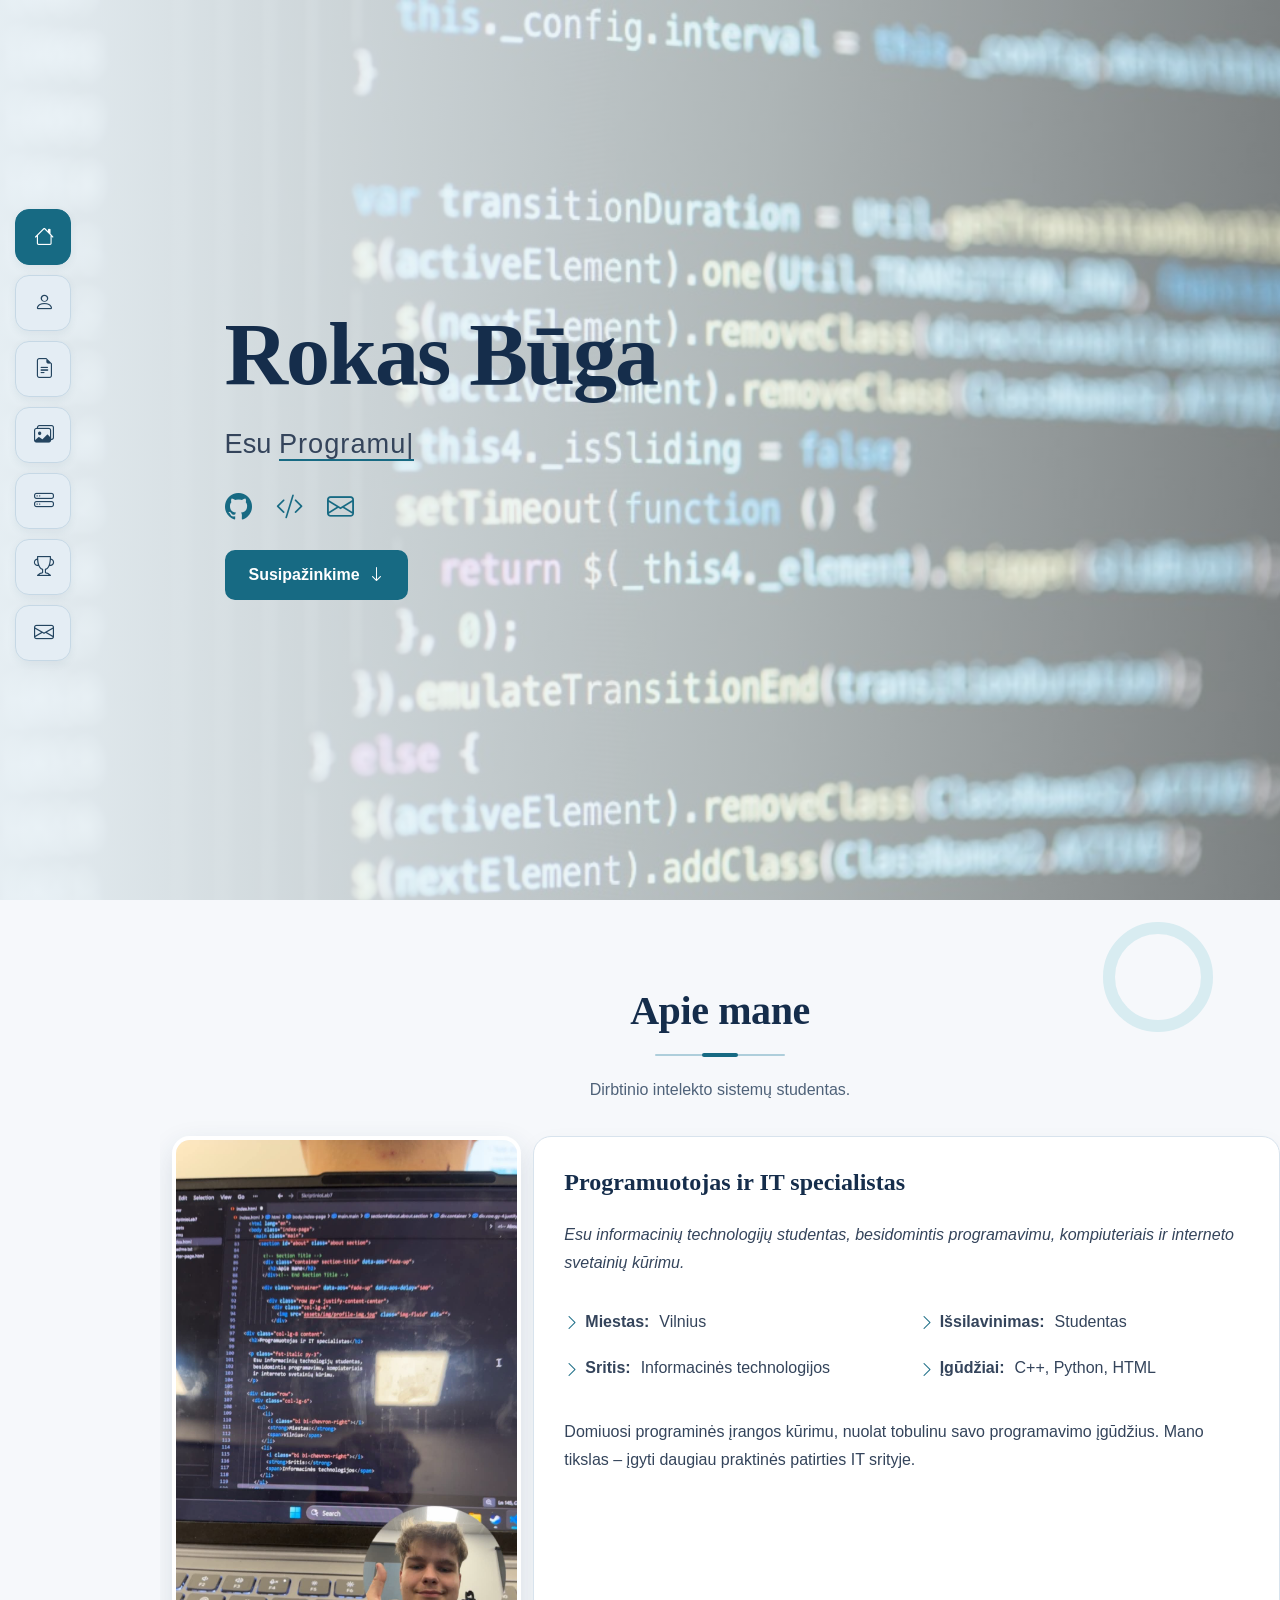
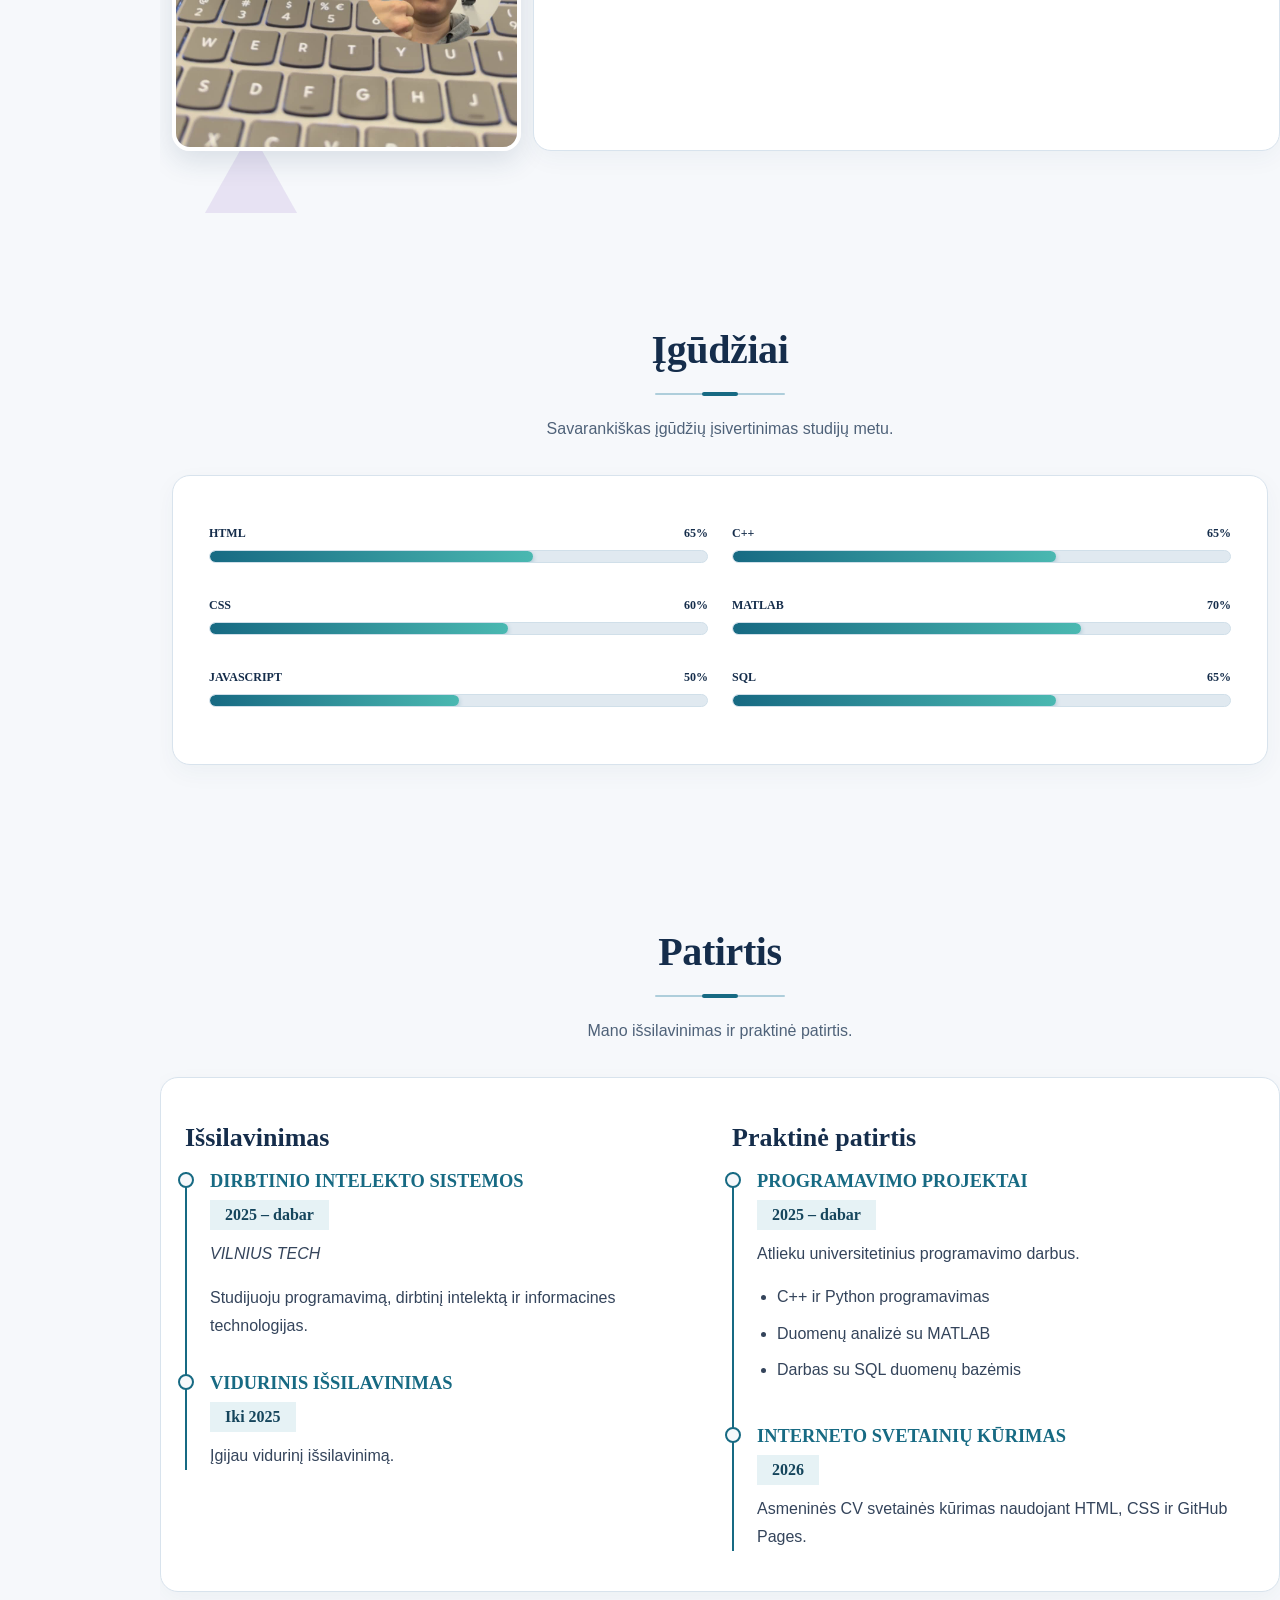
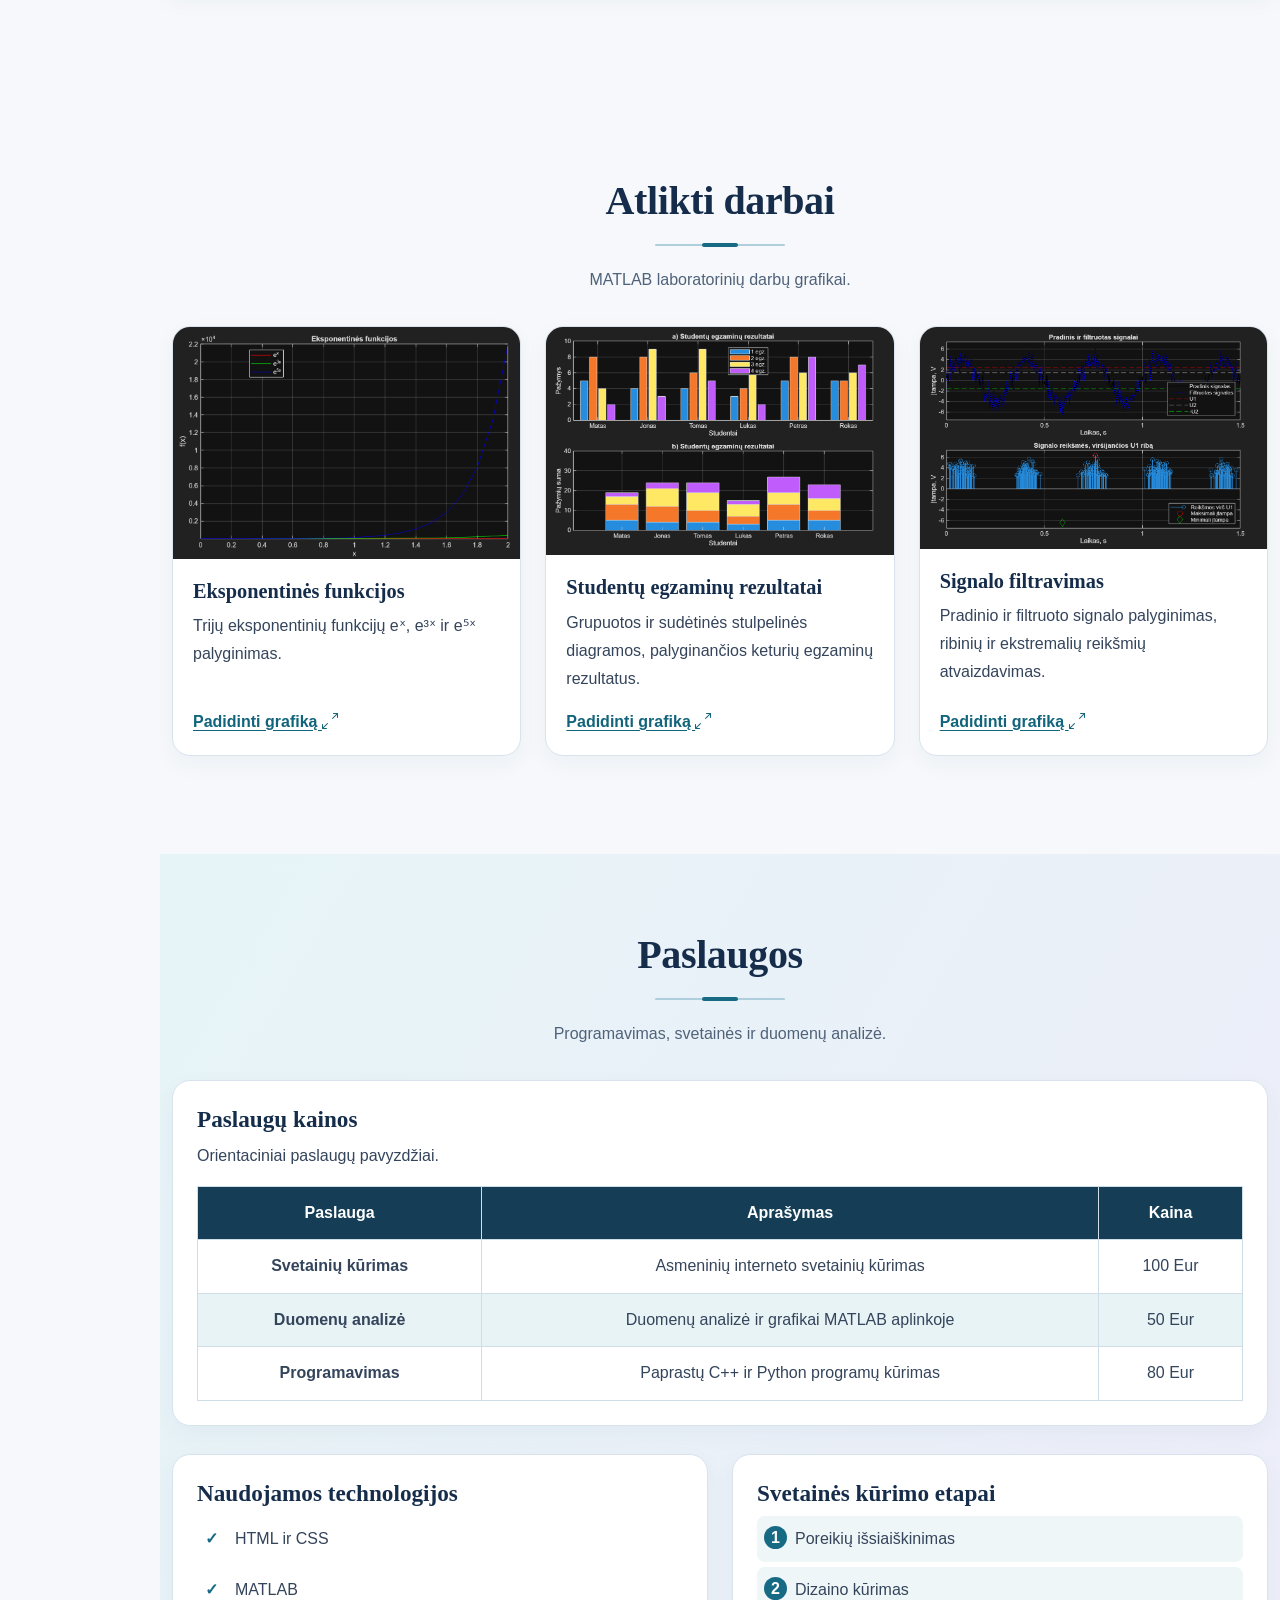
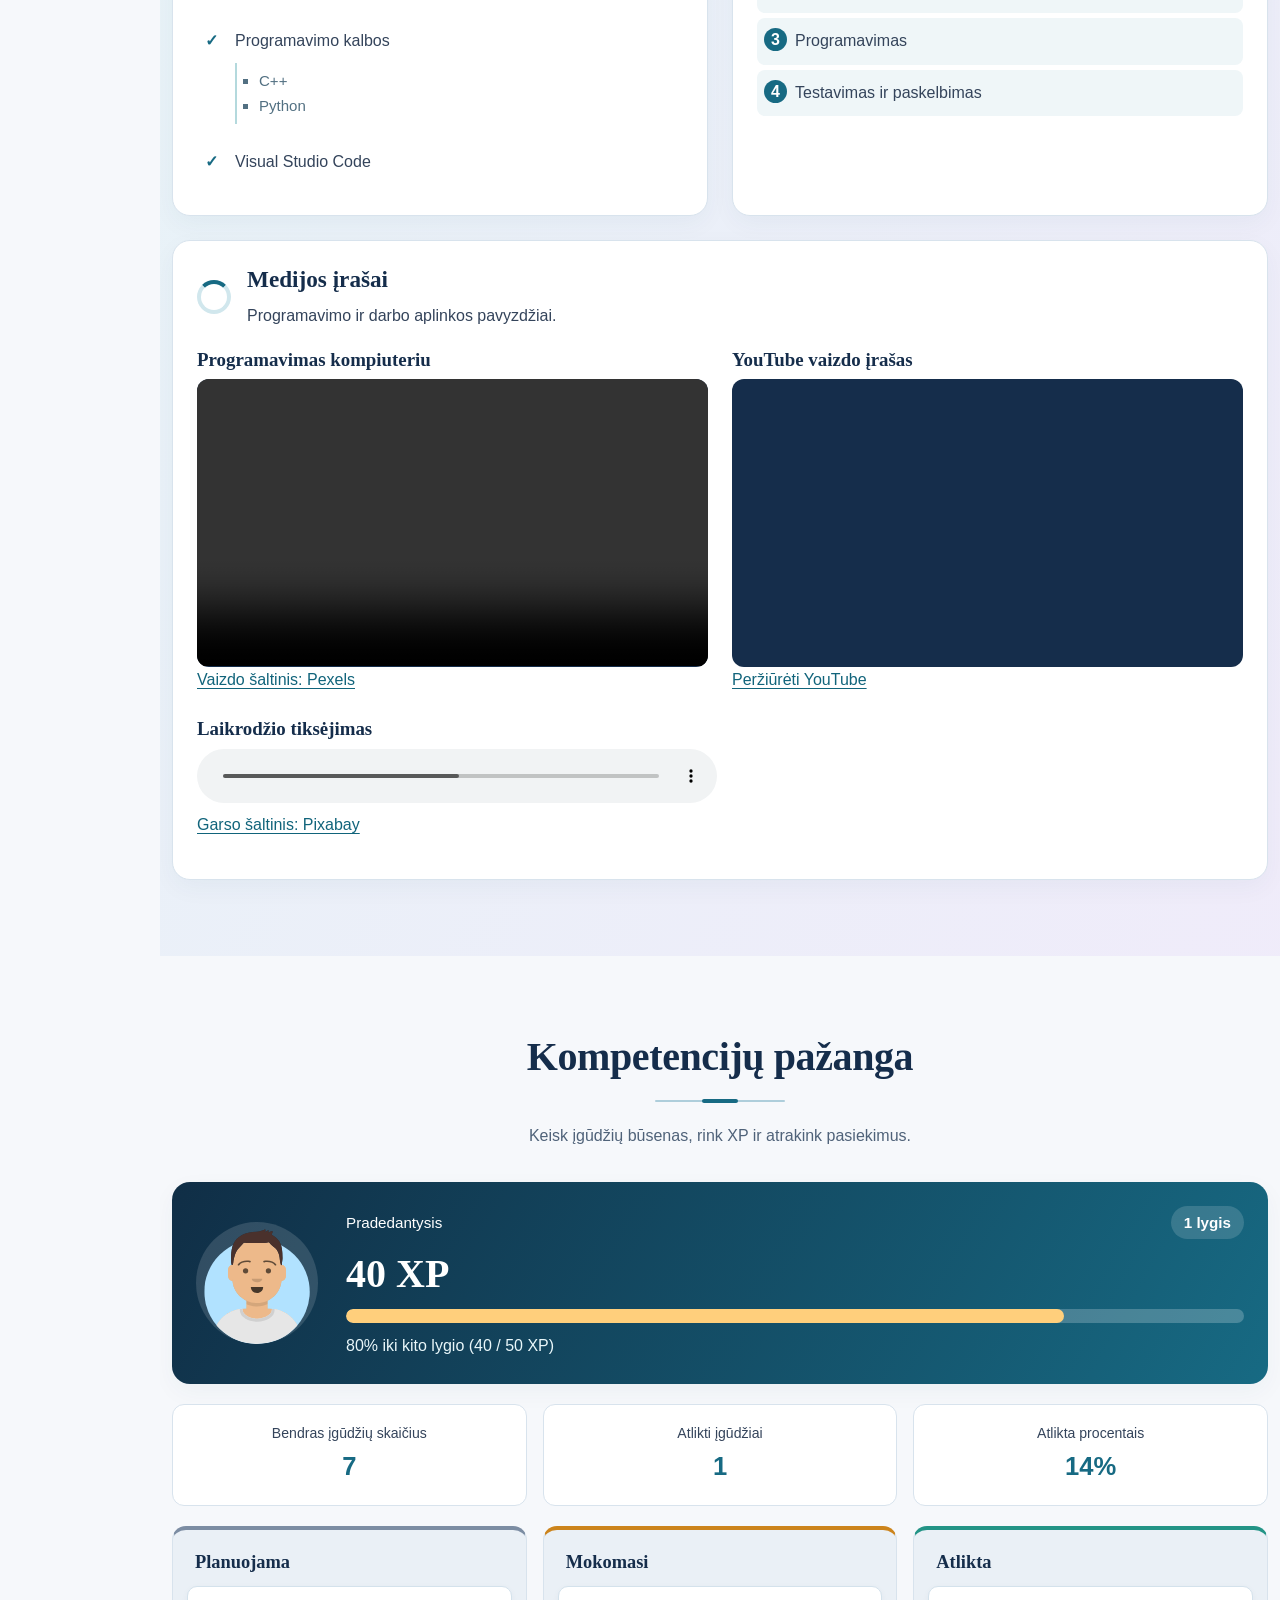
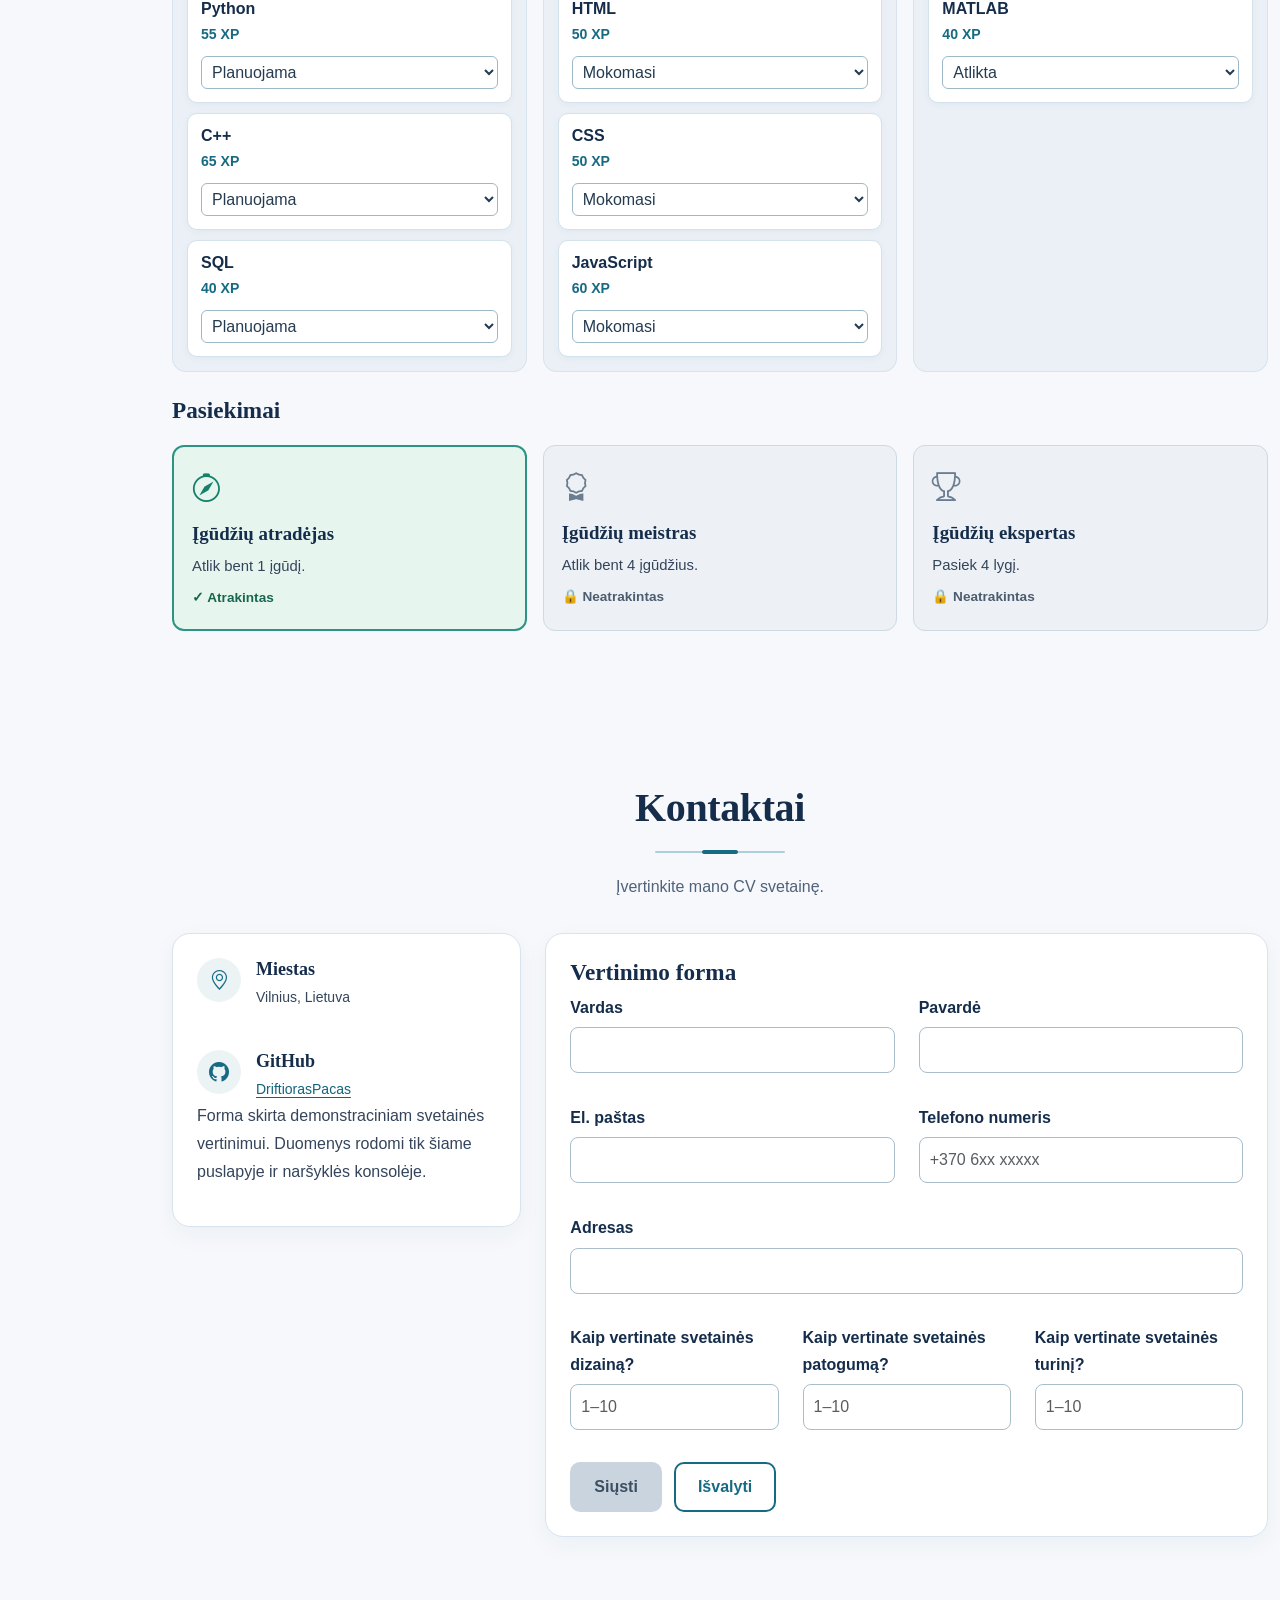
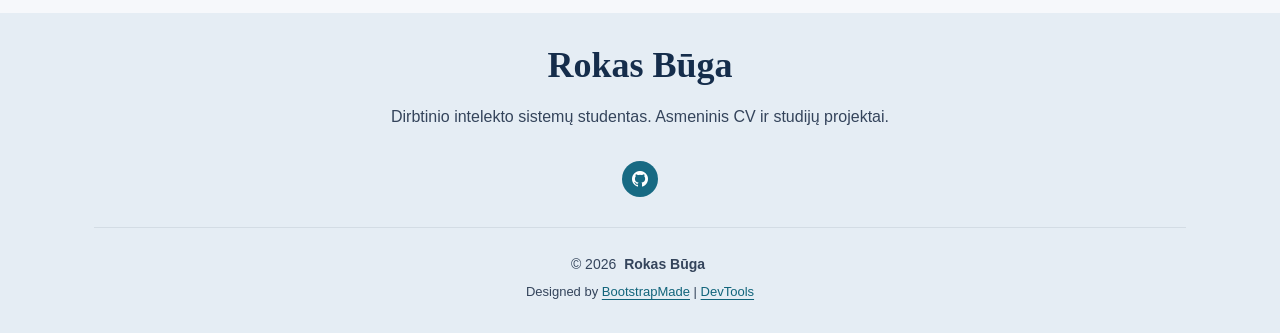
==== commit 04ed7809: "visi lab done" ====
--- a/index.html
+++ b/index.html
@@ -1,612 +1,955 @@
-
-<!DOCTYPE html>
+<!doctype html>
 <html lang="lt">
-
-<head>
-  <meta charset="utf-8">
-  <meta content="width=device-width, initial-scale=1.0" name="viewport">
-
-  <title>Mano CV</title>
-  <meta name="author" content="Rokas Būga">
-  <meta name="description" content="Rokas Būga CV puslapis">
-  <meta name="keywords" content="CV, programavimas, IT">
-
-  <!-- Favicons -->
-  <link href="assets/img/favicon.ico" rel="icon" type="image/x-icon">
-  <link href="assets/img/apple-touch-icon.png" rel="apple-touch-icon">
-
-
-  <!-- Fonts -->
-  <link href="https://fonts.googleapis.com" rel="preconnect">
-  <link href="https://fonts.gstatic.com" rel="preconnect" crossorigin>
-  <link href="https://fonts.googleapis.com/css2?family=Roboto:ital,wght@0,100;0,300;0,400;0,500;0,700;0,900;1,100;1,300;1,400;1,500;1,700;1,900&family=Poppins:ital,wght@0,100;0,200;0,300;0,400;0,500;0,600;0,700;0,800;0,900;1,100;1,200;1,300;1,400;1,500;1,600;1,700;1,800;1,900&family=Raleway:ital,wght@0,100;0,200;0,300;0,400;0,500;0,600;0,700;0,800;0,900;1,100;1,200;1,300;1,400;1,500;1,600;1,700;1,800;1,900&display=swap" rel="stylesheet">
-
-  <!-- Vendor CSS Files -->
-  <link href="assets/vendor/bootstrap/css/bootstrap.min.css" rel="stylesheet">
-  <link href="assets/vendor/bootstrap-icons/bootstrap-icons.css" rel="stylesheet">
-  <link href="assets/vendor/aos/aos.css" rel="stylesheet">
-  <link href="assets/vendor/glightbox/css/glightbox.min.css" rel="stylesheet">
-  <link href="assets/vendor/swiper/swiper-bundle.min.css" rel="stylesheet">
-
-  <!-- Main CSS File -->
-  <link href="assets/css/main.css" rel="stylesheet">
-
-  <!-- =======================================================
+  <head>
+    <meta charset="utf-8" />
+    <meta content="width=device-width, initial-scale=1.0" name="viewport" />
+
+    <title>Mano CV</title>
+    <meta name="author" content="Rokas Būga" />
+    <meta name="description" content="Rokas Būga CV puslapis" />
+    <meta name="keywords" content="CV, programavimas, IT" />
+
+    <!-- Favicons -->
+    <link href="assets/img/favicon.ico" rel="icon" type="image/x-icon" />
+    <link href="assets/img/apple-touch-icon.png" rel="apple-touch-icon" />
+
+    <!-- Vendor CSS Files -->
+    <link
+      href="assets/vendor/bootstrap/css/bootstrap.min.css"
+      rel="stylesheet"
+    />
+    <link
+      href="assets/vendor/bootstrap-icons/bootstrap-icons.css"
+      rel="stylesheet"
+    />
+    <link href="assets/vendor/aos/aos.css" rel="stylesheet" />
+    <link
+      href="assets/vendor/glightbox/css/glightbox.min.css"
+      rel="stylesheet"
+    />
+    <link href="assets/vendor/swiper/swiper-bundle.min.css" rel="stylesheet" />
+
+    <!-- Main CSS File -->
+    <link href="assets/css/main.css" rel="stylesheet" />
+    <link href="assets/css/custom.css" rel="stylesheet" />
+
+    <!-- =======================================================
   * Template Name: MyResume
   * Template URL: https://bootstrapmade.com/free-html-bootstrap-template-my-resume/
   * Updated: Jun 29 2024 with Bootstrap v5.3.3
   * Author: BootstrapMade.com
   * License: https://bootstrapmade.com/license/
   ======================================================== -->
-</head>
-
-<body class="index-page">
-
-  <header id="header" class="header d-flex flex-column justify-content-center">
-
-    <i class="header-toggle d-xl-none bi bi-list"></i>
-
-    <nav id="navmenu" class="navmenu">
-      <ul>
-        <li><a href="#hero" class="active"><i class="bi bi-house navicon"></i><span>Pagrindinis</span></a></li>
-        <li><a href="#about"><i class="bi bi-person navicon"></i><span>Apie mane</span></a></li>
-        <li><a href="#resume"><i class="bi bi-file-earmark-text navicon"></i><span>Patirtis</span></a></li>
-        <li><a href="#portfolio"><i class="bi bi-images navicon"></i><span>Projektai</span></a></li>
-        <li><a href="#services"><i class="bi bi-hdd-stack navicon"></i><span>Paslaugos</span></a></li>
-        <li><a href="#contact"><i class="bi bi-envelope navicon"></i><span>Kontaktai</span></a></li>
-      </ul>
-    </nav>
-
-  </header>
-
-  <main class="main">
-
-    <!-- Hero Section -->
-    <section id="hero" class="hero section light-background">
-
-      <img src="assets/img/programavimas.jpg" alt="Programavimo darbo vieta">
-
-      <div class="container" data-aos="zoom-out">
-        <div class="row justify-content-center">
-          <div class="col-lg-9">
-            <h2>Rokas Būga</h2>
-            <p>Esu <span class="typed" data-typed-items="Programuotojas, IT specialistas">Programuotojas</span><span class="typed-cursor typed-cursor--blink" aria-hidden="true"></span></p>
-            <div class="social-links">
-              <a href="#"><i class="bi bi-twitter-x"></i></a>
-              <a href="#"><i class="bi bi-facebook"></i></a>
-              <a href="#"><i class="bi bi-instagram"></i></a>
-              <a href="#"><i class="bi bi-linkedin"></i></a>
-            </div>
+  </head>
+
+  <body class="index-page">
+    <header
+      id="header"
+      class="header d-flex flex-column justify-content-center"
+    >
+      <i
+        class="header-toggle d-xl-none bi bi-list"
+        aria-label="Atverti navigaciją"
+      ></i>
+
+      <nav id="navmenu" class="navmenu">
+        <ul>
+          <li>
+            <a href="#hero" aria-label="Pagrindinis" class="active"
+              ><i class="bi bi-house navicon"></i><span>Pagrindinis</span></a
+            >
+          </li>
+          <li>
+            <a href="#about" aria-label="Apie mane"
+              ><i class="bi bi-person navicon"></i><span>Apie mane</span></a
+            >
+          </li>
+          <li>
+            <a href="#resume" aria-label="Patirtis"
+              ><i class="bi bi-file-earmark-text navicon"></i
+              ><span>Patirtis</span></a
+            >
+          </li>
+          <li>
+            <a href="#portfolio" aria-label="Atlikti darbai"
+              ><i class="bi bi-images navicon"></i
+              ><span>Atlikti darbai</span></a
+            >
+          </li>
+          <li>
+            <a href="#services" aria-label="Paslaugos"
+              ><i class="bi bi-hdd-stack navicon"></i><span>Paslaugos</span></a
+            >
+          </li>
+          <li>
+            <a href="#competence" aria-label="Kompetencijų pažanga"
+              ><i class="bi bi-trophy navicon"></i><span>Pažanga</span></a
+            >
+          </li>
+          <li>
+            <a href="#contact" aria-label="Kontaktai"
+              ><i class="bi bi-envelope navicon"></i><span>Kontaktai</span></a
+            >
+          </li>
+        </ul>
+      </nav>
+    </header>
+
+    <main class="main">
+      <!-- Hero Section -->
+      <section id="hero" class="hero section light-background">
+        <img
+          src="assets/img/programavimas.jpg"
+          alt="Programavimo darbo vieta"
+        />
+
+        <div class="container">
+          <div class="row justify-content-center">
+            <div class="col-lg-9">
+              <h1>Rokas Būga</h1>
+              <p class="hero-subtitle">
+                Esu
+                <span
+                  class="typed"
+                  data-typed-items="Programuotojas, IT specialistas"
+                  >Programuotojas</span
+                ><span
+                  class="typed-cursor-placeholder"
+                  aria-hidden="true"
+                ></span>
+              </p>
+              <div class="social-links">
+                <a
+                  href="https://github.com/DriftiorasPacas"
+                  aria-label="Mano GitHub"
+                  ><i class="bi bi-github"></i
+                ></a>
+                <a href="#portfolio" aria-label="Mano atlikti darbai"
+                  ><i class="bi bi-code-slash"></i
+                ></a>
+                <a href="#contact" aria-label="Kontaktai"
+                  ><i class="bi bi-envelope"></i
+                ></a>
+              </div>
+              <a class="action-btn hero-cta" href="#about"
+                >Susipažinkime <i class="bi bi-arrow-down"></i
+              ></a>
+            </div>
+          </div>
+        </div>
+      </section>
+      <!-- /Hero Section -->
+
+      <!-- About Section -->
+      <section id="about" class="about section">
+        <div class="shape shape-circle" aria-hidden="true"></div>
+        <div class="shape shape-triangle" aria-hidden="true"></div>
+
+        <!-- Section Title -->
+        <div class="container section-title">
+          <h2>Apie mane</h2>
+          <p>Dirbtinio intelekto sistemų studentas.</p>
+        </div>
+        <!-- End Section Title -->
+
+        <div class="container">
+          <div class="row gy-4 justify-content-center">
+            <div class="col-lg-4">
+              <img
+                src="assets/img/profile-img.jpg"
+                class="img-fluid profile-photo"
+                alt="Roko Būgos profilio nuotrauka"
+              />
+            </div>
+
+            <div class="col-lg-8 content about-card">
+              <h2>Programuotojas ir IT specialistas</h2>
+
+              <p class="fst-italic py-3">
+                Esu informacinių technologijų studentas, besidomintis
+                programavimu, kompiuteriais ir interneto svetainių kūrimu.
+              </p>
+
+              <div class="row">
+                <div class="col-lg-6">
+                  <ul>
+                    <li>
+                      <i class="bi bi-chevron-right"></i>
+                      <strong>Miestas:</strong>
+                      <span>Vilnius</span>
+                    </li>
+                    <li>
+                      <i class="bi bi-chevron-right"></i>
+                      <strong>Sritis:</strong>
+                      <span>Informacinės technologijos</span>
+                    </li>
+                  </ul>
+                </div>
+
+                <div class="col-lg-6">
+                  <ul>
+                    <li>
+                      <i class="bi bi-chevron-right"></i>
+                      <strong>Išsilavinimas:</strong>
+                      <span>Studentas</span>
+                    </li>
+                    <li>
+                      <i class="bi bi-chevron-right"></i>
+                      <strong>Įgūdžiai:</strong>
+                      <span>C++, Python, HTML</span>
+                    </li>
+                  </ul>
+                </div>
+              </div>
+
+              <p class="py-3">
+                Domiuosi programinės įrangos kūrimu, nuolat tobulinu savo
+                programavimo įgūdžius. Mano tikslas – įgyti daugiau praktinės
+                patirties IT srityje.
+              </p>
+            </div>
+          </div>
+        </div>
+      </section>
+      <!-- /About Section -->
+
+      <!-- Skills Section -->
+      <section id="skills" class="skills section">
+        <div class="container section-title">
+          <h2>Įgūdžiai</h2>
+          <p>Savarankiškas įgūdžių įsivertinimas studijų metu.</p>
+        </div>
+        <div class="container">
+          <div class="row gy-4 skills-animation skill-panel">
+            <div class="col-md-6">
+              <div class="progress">
+                <span class="skill"
+                  ><span>HTML</span><i class="val">65%</i></span
+                >
+                <div class="progress-bar-wrap">
+                  <div
+                    class="progress-bar"
+                    role="progressbar"
+                    aria-label="HTML"
+                    aria-valuenow="65"
+                    aria-valuemin="0"
+                    aria-valuemax="100"
+                  ></div>
+                </div>
+              </div>
+              <div class="progress">
+                <span class="skill"
+                  ><span>CSS</span><i class="val">60%</i></span
+                >
+                <div class="progress-bar-wrap">
+                  <div
+                    class="progress-bar"
+                    role="progressbar"
+                    aria-label="CSS"
+                    aria-valuenow="60"
+                    aria-valuemin="0"
+                    aria-valuemax="100"
+                  ></div>
+                </div>
+              </div>
+              <div class="progress">
+                <span class="skill"
+                  ><span>JavaScript</span><i class="val">50%</i></span
+                >
+                <div class="progress-bar-wrap">
+                  <div
+                    class="progress-bar"
+                    role="progressbar"
+                    aria-label="JavaScript"
+                    aria-valuenow="50"
+                    aria-valuemin="0"
+                    aria-valuemax="100"
+                  ></div>
+                </div>
+              </div>
+            </div>
+            <div class="col-md-6">
+              <div class="progress">
+                <span class="skill"
+                  ><span>C++</span><i class="val">65%</i></span
+                >
+                <div class="progress-bar-wrap">
+                  <div
+                    class="progress-bar"
+                    role="progressbar"
+                    aria-label="C++"
+                    aria-valuenow="65"
+                    aria-valuemin="0"
+                    aria-valuemax="100"
+                  ></div>
+                </div>
+              </div>
+              <div class="progress">
+                <span class="skill"
+                  ><span>MATLAB</span><i class="val">70%</i></span
+                >
+                <div class="progress-bar-wrap">
+                  <div
+                    class="progress-bar"
+                    role="progressbar"
+                    aria-label="MATLAB"
+                    aria-valuenow="70"
+                    aria-valuemin="0"
+                    aria-valuemax="100"
+                  ></div>
+                </div>
+              </div>
+              <div class="progress">
+                <span class="skill"
+                  ><span>SQL</span><i class="val">65%</i></span
+                >
+                <div class="progress-bar-wrap">
+                  <div
+                    class="progress-bar"
+                    role="progressbar"
+                    aria-label="SQL"
+                    aria-valuenow="65"
+                    aria-valuemin="0"
+                    aria-valuemax="100"
+                  ></div>
+                </div>
+              </div>
+            </div>
+          </div>
+        </div>
+      </section>
+      <!-- /Skills Section -->
+
+      <!-- Resume Section -->
+      <section id="resume" class="resume section">
+        <div class="container section-title">
+          <h2>Patirtis</h2>
+          <p>Mano išsilavinimas ir praktinė patirtis.</p>
+        </div>
+
+        <div class="container">
+          <div class="row">
+            <div class="col-lg-6">
+              <h3 class="resume-title">Išsilavinimas</h3>
+
+              <div class="resume-item">
+                <h4>Dirbtinio intelekto sistemos</h4>
+                <h5>2025 – dabar</h5>
+                <p><em>VILNIUS TECH</em></p>
+                <p>
+                  Studijuoju programavimą, dirbtinį intelektą ir informacines
+                  technologijas.
+                </p>
+              </div>
+
+              <div class="resume-item">
+                <h4>Vidurinis išsilavinimas</h4>
+                <h5>Iki 2025</h5>
+                <p>Įgijau vidurinį išsilavinimą.</p>
+              </div>
+            </div>
+
+            <div class="col-lg-6">
+              <h3 class="resume-title">Praktinė patirtis</h3>
+
+              <div class="resume-item">
+                <h4>Programavimo projektai</h4>
+                <h5>2025 – dabar</h5>
+                <p>Atlieku universitetinius programavimo darbus.</p>
+                <ul>
+                  <li>C++ ir Python programavimas</li>
+                  <li>Duomenų analizė su MATLAB</li>
+                  <li>Darbas su SQL duomenų bazėmis</li>
+                </ul>
+              </div>
+
+              <div class="resume-item">
+                <h4>Interneto svetainių kūrimas</h4>
+                <h5>2026</h5>
+                <p>
+                  Asmeninės CV svetainės kūrimas naudojant HTML, CSS ir GitHub
+                  Pages.
+                </p>
+              </div>
+            </div>
+          </div>
+        </div>
+      </section>
+      <!-- /Resume Section -->
+
+      <!-- Portfolio Section -->
+      <section id="portfolio" class="portfolio section">
+        <div class="container section-title">
+          <h2>Atlikti darbai</h2>
+          <p>MATLAB laboratorinių darbų grafikai.</p>
+        </div>
+        <div class="container">
+          <div class="row gy-4">
+            <div class="col-lg-4 col-md-6">
+              <article class="project-card">
+                <a
+                  href="assets/img/matlab-eksponentines.png"
+                  class="glightbox"
+                  data-gallery="matlab"
+                  data-title="Eksponentinės funkcijos"
+                >
+                  <img
+                    src="assets/img/matlab-eksponentines.png"
+                    class="img-fluid"
+                    alt="MATLAB eksponentinių funkcijų grafikas"
+                  />
+                </a>
+                <div class="project-details">
+                  <h3>Eksponentinės funkcijos</h3>
+                  <p>
+                    Trijų eksponentinių funkcijų eˣ, e³ˣ ir e⁵ˣ palyginimas.
+                  </p>
+                  <a
+                    href="assets/img/matlab-eksponentines.png"
+                    class="glightbox project-link"
+                    data-gallery="matlab-details"
+                    data-title="Eksponentinės funkcijos"
+                    >Padidinti grafiką <i class="bi bi-arrows-angle-expand"></i
+                  ></a>
+                </div>
+              </article>
+            </div>
+            <div class="col-lg-4 col-md-6">
+              <article class="project-card">
+                <a
+                  href="assets/img/matlab-egzaminai.png"
+                  class="glightbox"
+                  data-gallery="matlab"
+                  data-title="Studentų egzaminų rezultatai"
+                >
+                  <img
+                    src="assets/img/matlab-egzaminai.png"
+                    class="img-fluid"
+                    alt="MATLAB studentų egzaminų rezultatų stulpelinės diagramos"
+                  />
+                </a>
+                <div class="project-details">
+                  <h3>Studentų egzaminų rezultatai</h3>
+                  <p>
+                    Grupuotos ir sudėtinės stulpelinės diagramos, palyginančios
+                    keturių egzaminų rezultatus.
+                  </p>
+                  <a
+                    href="assets/img/matlab-egzaminai.png"
+                    class="glightbox project-link"
+                    data-gallery="matlab-details"
+                    data-title="Studentų egzaminų rezultatai"
+                    >Padidinti grafiką <i class="bi bi-arrows-angle-expand"></i
+                  ></a>
+                </div>
+              </article>
+            </div>
+            <div class="col-lg-4 col-md-6">
+              <article class="project-card">
+                <a
+                  href="assets/img/matlab-signalas.png"
+                  class="glightbox"
+                  data-gallery="matlab"
+                  data-title="Signalo filtravimas"
+                >
+                  <img
+                    src="assets/img/matlab-signalas.png"
+                    class="img-fluid"
+                    alt="MATLAB signalo filtravimo ir ribinių įtampos reikšmių grafikai"
+                  />
+                </a>
+                <div class="project-details">
+                  <h3>Signalo filtravimas</h3>
+                  <p>
+                    Pradinio ir filtruoto signalo palyginimas, ribinių ir
+                    ekstremalių reikšmių atvaizdavimas.
+                  </p>
+                  <a
+                    href="assets/img/matlab-signalas.png"
+                    class="glightbox project-link"
+                    data-gallery="matlab-details"
+                    data-title="Signalo filtravimas"
+                    >Padidinti grafiką <i class="bi bi-arrows-angle-expand"></i
+                  ></a>
+                </div>
+              </article>
+            </div>
+          </div>
+        </div>
+      </section>
+      <!-- /Portfolio Section -->
+
+      <!-- Services Section -->
+      <section id="services" class="services section">
+        <div class="container section-title">
+          <h2>Paslaugos</h2>
+          <p>Programavimas, svetainės ir duomenų analizė.</p>
+        </div>
+        <div class="container">
+          <div class="content-panel">
+            <h3>Paslaugų kainos</h3>
+            <p>Orientaciniai paslaugų pavyzdžiai.</p>
+            <div class="table-responsive">
+              <table class="service-table">
+                <thead>
+                  <tr>
+                    <th scope="col">Paslauga</th>
+                    <th scope="col">Aprašymas</th>
+                    <th scope="col">Kaina</th>
+                  </tr>
+                </thead>
+                <tbody>
+                  <tr>
+                    <td>Svetainių kūrimas</td>
+                    <td>Asmeninių interneto svetainių kūrimas</td>
+                    <td>100 Eur</td>
+                  </tr>
+                  <tr>
+                    <td>Duomenų analizė</td>
+                    <td>Duomenų analizė ir grafikai MATLAB aplinkoje</td>
+                    <td>50 Eur</td>
+                  </tr>
+                  <tr>
+                    <td>Programavimas</td>
+                    <td>Paprastų C++ ir Python programų kūrimas</td>
+                    <td>80 Eur</td>
+                  </tr>
+                </tbody>
+              </table>
+            </div>
+          </div>
+          <div class="row gy-4 mt-1">
+            <div class="col-md-6">
+              <div class="content-panel h-100">
+                <h3>Naudojamos technologijos</h3>
+                <ul class="technology-list">
+                  <li>HTML ir CSS</li>
+                  <li>MATLAB</li>
+                  <li>
+                    Programavimo kalbos
+                    <ul>
+                      <li>C++</li>
+                      <li>Python</li>
+                    </ul>
+                  </li>
+                  <li>Visual Studio Code</li>
+                </ul>
+              </div>
+            </div>
+            <div class="col-md-6">
+              <div class="content-panel h-100">
+                <h3>Svetainės kūrimo etapai</h3>
+                <ol class="steps-list">
+                  <li>Poreikių išsiaiškinimas</li>
+                  <li>Dizaino kūrimas</li>
+                  <li>Programavimas</li>
+                  <li>Testavimas ir paskelbimas</li>
+                </ol>
+              </div>
+            </div>
+          </div>
+          <div class="content-panel mt-4">
+            <div class="media-heading">
+              <div class="loading-spinner" aria-hidden="true"></div>
+              <div>
+                <h3>Medijos įrašai</h3>
+                <p>Programavimo ir darbo aplinkos pavyzdžiai.</p>
+              </div>
+            </div>
+            <div class="row gy-4">
+              <div class="col-lg-6">
+                <h4>Programavimas kompiuteriu</h4>
+                <video controls preload="metadata">
+                  <source src="assets/media/video.mp4" type="video/mp4" />
+                  Naršyklė nepalaiko vaizdo įrašo.
+                </video>
+                <a
+                  href="https://www.pexels.com/video/person-is-typing-using-computer-keyboard-7534244/"
+                  >Vaizdo šaltinis: Pexels</a
+                >
+              </div>
+              <div class="col-lg-6">
+                <h4>YouTube vaizdo įrašas</h4>
+                <iframe
+                  src="https://www.youtube.com/embed/BoUVIhtqjAw"
+                  title="YouTube vaizdo įrašas"
+                  loading="lazy"
+                  allow="accelerometer; autoplay; clipboard-write; encrypted-media; gyroscope; picture-in-picture; web-share"
+                  allowfullscreen
+                  referrerpolicy="strict-origin-when-cross-origin"
+                ></iframe>
+                <a href="https://www.youtube.com/watch?v=BoUVIhtqjAw"
+                  >Peržiūrėti YouTube</a
+                >
+              </div>
+              <div class="col-12">
+                <h4>Laikrodžio tiksėjimas</h4>
+                <audio controls preload="metadata">
+                  <source src="assets/media/audio.mp3" type="audio/mpeg" />
+                  Naršyklė nepalaiko garso įrašo.
+                </audio>
+                <p>
+                  <a
+                    href="https://pixabay.com/sound-effects/quartz-clock-ticking-one-minute-253102/"
+                    >Garso šaltinis: Pixabay</a
+                  >
+                </p>
+              </div>
+            </div>
+          </div>
+        </div>
+      </section>
+      <!-- /Services Section -->
+
+      <!-- LD12: kompetencijų pažanga -->
+      <section id="competence" class="section competence">
+        <div class="container section-title">
+          <h2>Kompetencijų pažanga</h2>
+          <p>Keisk įgūdžių būsenas, rink XP ir atrakink pasiekimus.</p>
+        </div>
+        <div class="container">
+          <div class="xp-panel">
+            <img
+              id="level-avatar"
+              src="assets/img/level-1.svg"
+              alt="1 lygio personažas"
+            />
+            <div class="xp-info">
+              <div class="xp-label">
+                <span id="rank">Pradedantysis</span
+                ><strong id="level">1 lygis</strong>
+              </div>
+              <h3 id="xp-total">0 XP</h3>
+              <div
+                class="xp-track"
+                id="xp-track"
+                role="progressbar"
+                aria-label="Pažanga iki kito lygio"
+                aria-valuemin="0"
+                aria-valuemax="100"
+                aria-valuenow="0"
+              >
+                <div id="xp-fill"></div>
+              </div>
+              <p id="xp-progress">0% iki kito lygio</p>
+            </div>
+          </div>
+          <div class="stats-grid">
+            <div>
+              <span>Bendras įgūdžių skaičius</span
+              ><strong id="skill-count">0</strong>
+            </div>
+            <div>
+              <span>Atlikti įgūdžiai</span><strong id="done-count">0</strong>
+            </div>
+            <div>
+              <span>Atlikta procentais</span
+              ><strong id="done-percent">0%</strong>
+            </div>
+          </div>
+          <div class="kanban-board">
+            <div class="kanban-column planned">
+              <h3>Planuojama</h3>
+              <div id="planned-cards" class="kanban-cards"></div>
+            </div>
+            <div class="kanban-column learning">
+              <h3>Mokomasi</h3>
+              <div id="learning-cards" class="kanban-cards"></div>
+            </div>
+            <div class="kanban-column completed">
+              <h3>Atlikta</h3>
+              <div id="completed-cards" class="kanban-cards"></div>
+            </div>
+          </div>
+          <h3 class="mt-4">Pasiekimai</h3>
+          <div class="achievement-grid" id="achievements"></div>
+        </div>
+      </section>
+
+      <!-- Contact Section -->
+      <section id="contact" class="contact section">
+        <div class="container section-title">
+          <h2>Kontaktai</h2>
+          <p>Įvertinkite mano CV svetainę.</p>
+        </div>
+        <div class="container">
+          <div class="row gy-4">
+            <div class="col-lg-4">
+              <div class="content-panel">
+                <div class="info-item d-flex">
+                  <i class="bi bi-geo-alt flex-shrink-0"></i>
+                  <div>
+                    <h3>Miestas</h3>
+                    <p>Vilnius, Lietuva</p>
+                  </div>
+                </div>
+                <div class="info-item d-flex">
+                  <i class="bi bi-github flex-shrink-0"></i>
+                  <div>
+                    <h3>GitHub</h3>
+                    <p>
+                      <a href="https://github.com/DriftiorasPacas"
+                        >DriftiorasPacas</a
+                      >
+                    </p>
+                  </div>
+                </div>
+                <p>
+                  Forma skirta demonstraciniam svetainės vertinimui. Duomenys
+                  rodomi tik šiame puslapyje ir naršyklės konsolėje.
+                </p>
+              </div>
+            </div>
+            <div class="col-lg-8">
+              <div class="content-panel">
+                <h3>Vertinimo forma</h3>
+                <form id="contact-form" novalidate>
+                  <div class="row gy-3">
+                    <div class="col-md-6">
+                      <label for="firstName">Vardas</label>
+                      <input
+                        class="form-control"
+                        id="firstName"
+                        name="firstName"
+                        type="text"
+                        autocomplete="given-name"
+                        required
+                        aria-describedby="firstName-error"
+                      />
+                      <small
+                        class="field-error"
+                        id="firstName-error"
+                        aria-live="polite"
+                      ></small>
+                    </div>
+                    <div class="col-md-6">
+                      <label for="lastName">Pavardė</label>
+                      <input
+                        class="form-control"
+                        id="lastName"
+                        name="lastName"
+                        type="text"
+                        autocomplete="family-name"
+                        required
+                        aria-describedby="lastName-error"
+                      />
+                      <small
+                        class="field-error"
+                        id="lastName-error"
+                        aria-live="polite"
+                      ></small>
+                    </div>
+                    <div class="col-md-6">
+                      <label for="email">El. paštas</label>
+                      <input
+                        class="form-control"
+                        id="email"
+                        name="email"
+                        type="email"
+                        autocomplete="email"
+                        required
+                        aria-describedby="email-error"
+                      />
+                      <small
+                        class="field-error"
+                        id="email-error"
+                        aria-live="polite"
+                      ></small>
+                    </div>
+                    <div class="col-md-6">
+                      <label for="phone">Telefono numeris</label>
+                      <input
+                        class="form-control"
+                        id="phone"
+                        name="phone"
+                        type="tel"
+                        autocomplete="tel"
+                        required
+                        inputmode="numeric"
+                        placeholder="+370 6xx xxxxx"
+                        maxlength="15"
+                        aria-describedby="phone-error"
+                      />
+                      <small
+                        class="field-error"
+                        id="phone-error"
+                        aria-live="polite"
+                      ></small>
+                    </div>
+                    <div class="col-12">
+                      <label for="address">Adresas</label>
+                      <input
+                        class="form-control"
+                        id="address"
+                        name="address"
+                        type="text"
+                        autocomplete="street-address"
+                        required
+                        aria-describedby="address-error"
+                      />
+                      <small
+                        class="field-error"
+                        id="address-error"
+                        aria-live="polite"
+                      ></small>
+                    </div>
+                    <div class="col-md-4">
+                      <label for="design"
+                        >Kaip vertinate svetainės dizainą?</label
+                      >
+                      <input
+                        class="form-control"
+                        type="number"
+                        id="design"
+                        name="design"
+                        min="1"
+                        max="10"
+                        step="1"
+                        placeholder="1–10"
+                        required
+                        aria-describedby="design-error"
+                      />
+                      <small
+                        class="field-error"
+                        id="design-error"
+                        aria-live="polite"
+                      ></small>
+                    </div>
+                    <div class="col-md-4">
+                      <label for="usability"
+                        >Kaip vertinate svetainės patogumą?</label
+                      >
+                      <input
+                        class="form-control"
+                        type="number"
+                        id="usability"
+                        name="usability"
+                        min="1"
+                        max="10"
+                        step="1"
+                        placeholder="1–10"
+                        required
+                        aria-describedby="usability-error"
+                      />
+                      <small
+                        class="field-error"
+                        id="usability-error"
+                        aria-live="polite"
+                      ></small>
+                    </div>
+                    <div class="col-md-4">
+                      <label for="content"
+                        >Kaip vertinate svetainės turinį?</label
+                      >
+                      <input
+                        class="form-control"
+                        type="number"
+                        id="content"
+                        name="content"
+                        min="1"
+                        max="10"
+                        step="1"
+                        placeholder="1–10"
+                        required
+                        aria-describedby="content-error"
+                      />
+                      <small
+                        class="field-error"
+                        id="content-error"
+                        aria-live="polite"
+                      ></small>
+                    </div>
+                    <div class="col-12 form-buttons">
+                      <button
+                        class="action-btn"
+                        type="submit"
+                        id="submit-btn"
+                        disabled
+                      >
+                        Siųsti
+                      </button>
+                      <button
+                        class="action-btn secondary-btn"
+                        type="reset"
+                        id="reset-btn"
+                      >
+                        Išvalyti
+                      </button>
+                    </div>
+                  </div>
+                </form>
+                <div
+                  id="form-result"
+                  class="form-result"
+                  aria-live="polite"
+                  hidden
+                >
+                  <h4>Pateikti duomenys</h4>
+                  <div id="result-data"></div>
+                  <p id="rating-average"></p>
+                </div>
+              </div>
+            </div>
+          </div>
+        </div>
+      </section>
+      <!-- /Contact Section -->
+    </main>
+
+    <footer id="footer" class="footer position-relative light-background">
+      <div class="container">
+        <h3 class="sitename">Rokas Būga</h3>
+        <p>
+          Dirbtinio intelekto sistemų studentas. Asmeninis CV ir studijų
+          projektai.
+        </p>
+        <div class="social-links d-flex justify-content-center">
+          <a href="https://github.com/DriftiorasPacas" aria-label="GitHub"
+            ><i class="bi bi-github"></i
+          ></a>
+        </div>
+        <div class="container">
+          <div class="copyright">
+            <span>© 2026</span>
+            <strong class="px-1 sitename">Rokas Būga</strong>
+          </div>
+          <div class="credits">
+            <!-- All the links in the footer should remain intact. -->
+            <!-- You can delete the links only if you've purchased the pro version. -->
+            <!-- Licensing information: https://bootstrapmade.com/license/ -->
+            <!-- Purchase the pro version with working PHP/AJAX contact form: [buy-url] -->
+            Designed by <a href="https://bootstrapmade.com/">BootstrapMade</a> |
+            <a href="https://bootstrapmade.com/tools/">DevTools</a>
           </div>
         </div>
       </div>
-
-    </section><!-- /Hero Section -->
-
-    <!-- About Section -->
-    <section id="about" class="about section">
-
-      <!-- Section Title -->
-      <div class="container section-title" data-aos="fade-up">
-        <h2>Apie mane</h2>
-      </div><!-- End Section Title -->
-
-      <div class="container" data-aos="fade-up" data-aos-delay="100">
-
-        <div class="row gy-4 justify-content-center">
-          <div class="col-lg-4">
-            <img src="assets/img/profile-img.jpg" class="img-fluid" alt="Mano nuotrauka">
-          </div>
-          
-<div class="col-lg-8 content">
-  <h2>Programuotojas ir IT specialistas</h2>
-
-  <p class="fst-italic py-3">
-    Esu informacinių technologijų studentas,
-    besidomintis programavimu, kompiuteriais
-    ir interneto svetainių kūrimu.
-  </p>
-
-  <div class="row">
-    <div class="col-lg-6">
-      <ul>
-        <li>
-          <i class="bi bi-chevron-right"></i>
-          <strong>Miestas:</strong>
-          <span>Vilnius</span>
-        </li>
-        <li>
-          <i class="bi bi-chevron-right"></i>
-          <strong>Sritis:</strong>
-          <span>Informacinės technologijos</span>
-        </li>
-      </ul>
-    </div>
-
-    <div class="col-lg-6">
-      <ul>
-        <li>
-          <i class="bi bi-chevron-right"></i>
-          <strong>Išsilavinimas:</strong>
-          <span>Studentas</span>
-        </li>
-        <li>
-          <i class="bi bi-chevron-right"></i>
-          <strong>Įgūdžiai:</strong>
-          <span>C++, Python, HTML</span>
-        </li>
-      </ul>
-    </div>
-  </div>
-
-  <p class="py-3">
-    Domiuosi programinės įrangos kūrimu,
-    nuolat tobulinu savo programavimo įgūdžius.
-    Mano tikslas – įgyti daugiau praktinės
-    patirties IT srityje.
-  </p>
-</div>
-
-        </div>
-
-      </div>
-
-    </section><!-- /About Section -->
-
-    <!-- Skills Section -->
-    <section id="skills" class="skills section">
-
-      <!-- Section Title -->
-      <div class="container section-title" data-aos="fade-up">
-        <h2>Skills</h2>
-        <p>Necessitatibus eius consequatur ex aliquid fuga eum quidem sint consectetur velit</p>
-      </div><!-- End Section Title -->
-
-      <div class="container" data-aos="fade-up" data-aos-delay="100">
-
-        <div class="row skills-content skills-animation">
-
-          <div class="col-lg-6">
-
-            <div class="progress">
-              <span class="skill"><span>HTML</span> <i class="val">100%</i></span>
-              <div class="progress-bar-wrap">
-                <div class="progress-bar" role="progressbar" aria-valuenow="100" aria-valuemin="0" aria-valuemax="100"></div>
-              </div>
-            </div><!-- End Skills Item -->
-
-            <div class="progress">
-              <span class="skill"><span>CSS</span> <i class="val">90%</i></span>
-              <div class="progress-bar-wrap">
-                <div class="progress-bar" role="progressbar" aria-valuenow="90" aria-valuemin="0" aria-valuemax="100"></div>
-              </div>
-            </div><!-- End Skills Item -->
-
-            <div class="progress">
-              <span class="skill"><span>JavaScript</span> <i class="val">75%</i></span>
-              <div class="progress-bar-wrap">
-                <div class="progress-bar" role="progressbar" aria-valuenow="75" aria-valuemin="0" aria-valuemax="100"></div>
-              </div>
-            </div><!-- End Skills Item -->
-
-          </div>
-
-          <div class="col-lg-6">
-
-            <div class="progress">
-              <span class="skill"><span>PHP</span> <i class="val">80%</i></span>
-              <div class="progress-bar-wrap">
-                <div class="progress-bar" role="progressbar" aria-valuenow="80" aria-valuemin="0" aria-valuemax="100"></div>
-              </div>
-            </div><!-- End Skills Item -->
-
-            <div class="progress">
-              <span class="skill"><span>WordPress/CMS</span> <i class="val">90%</i></span>
-              <div class="progress-bar-wrap">
-                <div class="progress-bar" role="progressbar" aria-valuenow="90" aria-valuemin="0" aria-valuemax="100"></div>
-              </div>
-            </div><!-- End Skills Item -->
-
-            <div class="progress">
-              <span class="skill"><span>Photoshop</span> <i class="val">55%</i></span>
-              <div class="progress-bar-wrap">
-                <div class="progress-bar" role="progressbar" aria-valuenow="55" aria-valuemin="0" aria-valuemax="100"></div>
-              </div>
-            </div><!-- End Skills Item -->
-
-          </div>
-
-        </div>
-
-      </div>
-
-    </section><!-- /Skills Section -->
-
-    <!-- Resume Section -->
-    <section id="resume" class="resume section">
-
-      <!-- Section Title -->
-      <div class="container section-title" data-aos="fade-up">
-        <h2>Resume</h2>
-      </div><!-- End Section Title -->
-
-      <div class="container">
-
-        <div class="row">
-
-          <div class="col-lg-6" data-aos="fade-up" data-aos-delay="100">
-            <h3 class="resume-title">Sumary</h3>
-
-            <div class="resume-item pb-0">
-              <h4>Brandon Johnson</h4>
-              <p><em>Innovative and deadline-driven Graphic Designer with 3+ years of experience designing and developing user-centered digital/print marketing material from initial concept to final, polished deliverable.</em></p>
-              <ul>
-                <li>Portland par 127,Orlando, FL</li>
-                <li>(123) 456-7891</li>
-                <li>alice.barkley@example.com</li>
-              </ul>
-            </div><!-- Edn Resume Item -->
-
-            <h3 class="resume-title">Education</h3>
-            <div class="resume-item">
-              <h4>Master of Fine Arts &amp; Graphic Design</h4>
-              <h5>2015 - 2016</h5>
-              <p><em>Rochester Institute of Technology, Rochester, NY</em></p>
-              <p>Qui deserunt veniam. Et sed aliquam labore tempore sed quisquam iusto autem sit. Ea vero voluptatum qui ut dignissimos deleniti nerada porti sand markend</p>
-            </div><!-- Edn Resume Item -->
-
-            <div class="resume-item">
-              <h4>Bachelor of Fine Arts &amp; Graphic Design</h4>
-              <h5>2010 - 2014</h5>
-              <p><em>Rochester Institute of Technology, Rochester, NY</em></p>
-              <p>Quia nobis sequi est occaecati aut. Repudiandae et iusto quae reiciendis et quis Eius vel ratione eius unde vitae rerum voluptates asperiores voluptatem Earum molestiae consequatur neque etlon sader mart dila</p>
-            </div><!-- Edn Resume Item -->
-
-          </div>
-
-          <div class="col-lg-6" data-aos="fade-up" data-aos-delay="200">
-            <h3 class="resume-title">Professional Experience</h3>
-            <div class="resume-item">
-              <h4>Senior graphic design specialist</h4>
-              <h5>2019 - Present</h5>
-              <p><em>Experion, New York, NY </em></p>
-              <ul>
-                <li>Lead in the design, development, and implementation of the graphic, layout, and production communication materials</li>
-                <li>Delegate tasks to the 7 members of the design team and provide counsel on all aspects of the project. </li>
-                <li>Supervise the assessment of all graphic materials in order to ensure quality and accuracy of the design</li>
-                <li>Oversee the efficient use of production project budgets ranging from $2,000 - $25,000</li>
-              </ul>
-            </div><!-- Edn Resume Item -->
-
-            <div class="resume-item">
-              <h4>Graphic design specialist</h4>
-              <h5>2017 - 2018</h5>
-              <p><em>Stepping Stone Advertising, New York, NY</em></p>
-              <ul>
-                <li>Developed numerous marketing programs (logos, brochures,infographics, presentations, and advertisements).</li>
-                <li>Managed up to 5 projects or tasks at a given time while under pressure</li>
-                <li>Recommended and consulted with clients on the most appropriate graphic design</li>
-                <li>Created 4+ design presentations and proposals a month for clients and account managers</li>
-              </ul>
-            </div><!-- Edn Resume Item -->
-
-          </div>
-
-        </div>
-
-      </div>
-
-    </section><!-- /Resume Section -->
-
-    <!-- Portfolio Section -->
-    <section id="portfolio" class="portfolio section">
-
-      <!-- Section Title -->
-      <div class="container section-title" data-aos="fade-up">
-        <h2>Portfolio</h2>
-        <p>Magnam dolores commodi suscipit. Necessitatibus eius consequatur ex aliquid fuga eum quidem. Sit sint consectetur velit. Quisquam quos quisquam cupiditate. Et nemo qui impedit suscipit alias ea. Quia fugiat sit in iste officiis commodi quidem hic quas.</p>
-      </div><!-- End Section Title -->
-
-      <div class="container">
-
-        <div class="isotope-layout" data-default-filter="*" data-layout="masonry" data-sort="original-order">
-
-          <ul class="portfolio-filters isotope-filters" data-aos="fade-up" data-aos-delay="100">
-            <li data-filter="*" class="filter-active">All</li>
-            <li data-filter=".filter-app">App</li>
-            <li data-filter=".filter-product">Card</li>
-            <li data-filter=".filter-branding">Web</li>
-          </ul><!-- End Portfolio Filters -->
-
-          <div class="row gy-4 isotope-container" data-aos="fade-up" data-aos-delay="200">
-
-            <div class="col-lg-4 col-md-6 portfolio-item isotope-item filter-app">
-              <img src="assets/img/masonry-portfolio/masonry-portfolio-1.jpg" class="img-fluid" alt="">
-              <div class="portfolio-info">
-                <h4>App 1</h4>
-                <p>Lorem ipsum, dolor sit</p>
-                <a href="assets/img/masonry-portfolio/masonry-portfolio-1.jpg" title="App 1" data-gallery="portfolio-gallery-app" class="glightbox preview-link"><i class="bi bi-zoom-in"></i></a>
-                <a href="" title="More Details" class="details-link"><i class="bi bi-link-45deg"></i></a>
-              </div>
-            </div><!-- End Portfolio Item -->
-
-            <div class="col-lg-4 col-md-6 portfolio-item isotope-item filter-product">
-              <img src="assets/img/masonry-portfolio/masonry-portfolio-2.jpg" class="img-fluid" alt="">
-              <div class="portfolio-info">
-                <h4>Product 1</h4>
-                <p>Lorem ipsum, dolor sit</p>
-                <a href="assets/img/masonry-portfolio/masonry-portfolio-2.jpg" title="Product 1" data-gallery="portfolio-gallery-product" class="glightbox preview-link"><i class="bi bi-zoom-in"></i></a>
-                <a href="" title="More Details" class="details-link"><i class="bi bi-link-45deg"></i></a>
-              </div>
-            </div><!-- End Portfolio Item -->
-
-            <div class="col-lg-4 col-md-6 portfolio-item isotope-item filter-branding">
-              <img src="assets/img/masonry-portfolio/masonry-portfolio-3.jpg" class="img-fluid" alt="">
-              <div class="portfolio-info">
-                <h4>Branding 1</h4>
-                <p>Lorem ipsum, dolor sit</p>
-                <a href="assets/img/masonry-portfolio/masonry-portfolio-3.jpg" title="Branding 1" data-gallery="portfolio-gallery-branding" class="glightbox preview-link"><i class="bi bi-zoom-in"></i></a>
-                <a href="" title="More Details" class="details-link"><i class="bi bi-link-45deg"></i></a>
-              </div>
-            </div><!-- End Portfolio Item -->
-
-            <div class="col-lg-4 col-md-6 portfolio-item isotope-item filter-app">
-              <img src="assets/img/masonry-portfolio/masonry-portfolio-4.jpg" class="img-fluid" alt="">
-              <div class="portfolio-info">
-                <h4>App 2</h4>
-                <p>Lorem ipsum, dolor sit</p>
-                <a href="assets/img/masonry-portfolio/masonry-portfolio-4.jpg" title="App 2" data-gallery="portfolio-gallery-app" class="glightbox preview-link"><i class="bi bi-zoom-in"></i></a>
-                <a href="" title="More Details" class="details-link"><i class="bi bi-link-45deg"></i></a>
-              </div>
-            </div><!-- End Portfolio Item -->
-
-            <div class="col-lg-4 col-md-6 portfolio-item isotope-item filter-product">
-              <img src="assets/img/masonry-portfolio/masonry-portfolio-5.jpg" class="img-fluid" alt="">
-              <div class="portfolio-info">
-                <h4>Product 2</h4>
-                <p>Lorem ipsum, dolor sit</p>
-                <a href="assets/img/masonry-portfolio/masonry-portfolio-5.jpg" title="Product 2" data-gallery="portfolio-gallery-product" class="glightbox preview-link"><i class="bi bi-zoom-in"></i></a>
-                <a href="" title="More Details" class="details-link"><i class="bi bi-link-45deg"></i></a>
-              </div>
-            </div><!-- End Portfolio Item -->
-
-            <div class="col-lg-4 col-md-6 portfolio-item isotope-item filter-branding">
-              <img src="assets/img/masonry-portfolio/masonry-portfolio-6.jpg" class="img-fluid" alt="">
-              <div class="portfolio-info">
-                <h4>Branding 2</h4>
-                <p>Lorem ipsum, dolor sit</p>
-                <a href="assets/img/masonry-portfolio/masonry-portfolio-6.jpg" title="Branding 2" data-gallery="portfolio-gallery-branding" class="glightbox preview-link"><i class="bi bi-zoom-in"></i></a>
-                <a href="" title="More Details" class="details-link"><i class="bi bi-link-45deg"></i></a>
-              </div>
-            </div><!-- End Portfolio Item -->
-
-            <div class="col-lg-4 col-md-6 portfolio-item isotope-item filter-app">
-              <img src="assets/img/masonry-portfolio/masonry-portfolio-7.jpg" class="img-fluid" alt="">
-              <div class="portfolio-info">
-                <h4>App 3</h4>
-                <p>Lorem ipsum, dolor sit</p>
-                <a href="assets/img/masonry-portfolio/masonry-portfolio-7.jpg" title="App 3" data-gallery="portfolio-gallery-app" class="glightbox preview-link"><i class="bi bi-zoom-in"></i></a>
-                <a href="" title="More Details" class="details-link"><i class="bi bi-link-45deg"></i></a>
-              </div>
-            </div><!-- End Portfolio Item -->
-
-            <div class="col-lg-4 col-md-6 portfolio-item isotope-item filter-product">
-              <img src="assets/img/masonry-portfolio/masonry-portfolio-8.jpg" class="img-fluid" alt="">
-              <div class="portfolio-info">
-                <h4>Product 3</h4>
-                <p>Lorem ipsum, dolor sit</p>
-                <a href="assets/img/masonry-portfolio/masonry-portfolio-8.jpg" title="Product 3" data-gallery="portfolio-gallery-product" class="glightbox preview-link"><i class="bi bi-zoom-in"></i></a>
-                <a href="" title="More Details" class="details-link"><i class="bi bi-link-45deg"></i></a>
-              </div>
-            </div><!-- End Portfolio Item -->
-
-            <div class="col-lg-4 col-md-6 portfolio-item isotope-item filter-branding">
-              <img src="assets/img/masonry-portfolio/masonry-portfolio-9.jpg" class="img-fluid" alt="">
-              <div class="portfolio-info">
-                <h4>Branding 3</h4>
-                <p>Lorem ipsum, dolor sit</p>
-                <a href="assets/img/masonry-portfolio/masonry-portfolio-9.jpg" title="Branding 2" data-gallery="portfolio-gallery-branding" class="glightbox preview-link"><i class="bi bi-zoom-in"></i></a>
-                <a href="" title="More Details" class="details-link"><i class="bi bi-link-45deg"></i></a>
-              </div>
-            </div><!-- End Portfolio Item -->
-
-          </div><!-- End Portfolio Container -->
-
-        </div>
-
-      </div>
-
-    </section><!-- /Portfolio Section -->
-
-    <!-- Services Section -->
-    <section id="services" class="services section">
-
-      <!-- Section Title -->
-      <div class="container section-title" data-aos="fade-up">
-        <h2>Services</h2>
-      </div><!-- End Section Title -->
-
-      <div class="container">
-
-        <div class="row gy-4">
-
-          <div class="col-lg-4 col-md-6" data-aos="fade-up" data-aos-delay="100">
-            <div class="service-item item-cyan position-relative">
-              <div class="icon">
-                <svg width="100" height="100" viewBox="0 0 600 600" xmlns="http://www.w3.org/2000/svg">
-                  <path stroke="none" stroke-width="0" fill="#f5f5f5" d="M300,521.0016835830174C376.1290562159157,517.8887921683347,466.0731472004068,529.7835943286574,510.70327084640275,468.03025145048787C554.3714126377745,407.6079735673963,508.03601936045806,328.9844924480964,491.2728898941984,256.3432110539036C474.5976632858925,184.082847569629,479.9380746630129,96.60480741107993,416.23090153303,58.64404602377083C348.86323505073057,18.502131276798302,261.93793281208167,40.57373210992963,193.5410806939664,78.93577620505333C130.42746243093433,114.334589627462,98.30271207620316,179.96522072025542,76.75703585869454,249.04625023123273C51.97151888228291,328.5150500222984,13.704378332031375,421.85034740162234,66.52175969318436,486.19268352777647C119.04800174914682,550.1803526380478,217.28368757567262,524.383925680826,300,521.0016835830174"></path>
-                </svg>
-                <i class="bi bi-activity"></i>
-              </div>
-              <a href="#" class="stretched-link">
-                <h3>Nesciunt Mete</h3>
-              </a>
-              <p>Provident nihil minus qui consequatur non omnis maiores. Eos accusantium minus dolores iure perferendis tempore et consequatur.</p>
-            </div>
-          </div><!-- End Service Item -->
-
-          <div class="col-lg-4 col-md-6" data-aos="fade-up" data-aos-delay="200">
-            <div class="service-item item-orange position-relative">
-              <div class="icon">
-                <svg width="100" height="100" viewBox="0 0 600 600" xmlns="http://www.w3.org/2000/svg">
-                  <path stroke="none" stroke-width="0" fill="#f5f5f5" d="M300,582.0697525312426C382.5290701553225,586.8405444964366,449.9789794690241,525.3245884688669,502.5850820975895,461.55621195738473C556.606425686781,396.0723002908107,615.8543463187945,314.28637112970534,586.6730223649479,234.56875336149918C558.9533121215079,158.8439757836574,454.9685369536778,164.00468322053177,381.49747125262974,130.76875717737553C312.15926192815925,99.40240125094834,248.97055460311594,18.661163978235184,179.8680185752513,50.54337015887873C110.5421016452524,82.52863877960104,119.82277516462835,180.83849132639028,109.12597500060166,256.43424936330496C100.08760227029461,320.3096726198365,92.17705696193138,384.0621239912766,124.79988738764834,439.7174275375508C164.83382741302287,508.01625554203684,220.96474134820875,577.5009287672846,300,582.0697525312426"></path>
-                </svg>
-                <i class="bi bi-broadcast"></i>
-              </div>
-              <a href="#" class="stretched-link">
-                <h3>Eosle Commodi</h3>
-              </a>
-              <p>Ut autem aut autem non a. Sint sint sit facilis nam iusto sint. Libero corrupti neque eum hic non ut nesciunt dolorem.</p>
-            </div>
-          </div><!-- End Service Item -->
-
-          <div class="col-lg-4 col-md-6" data-aos="fade-up" data-aos-delay="300">
-            <div class="service-item item-teal position-relative">
-              <div class="icon">
-                <svg width="100" height="100" viewBox="0 0 600 600" xmlns="http://www.w3.org/2000/svg">
-                  <path stroke="none" stroke-width="0" fill="#f5f5f5" d="M300,541.5067337569781C382.14930387511276,545.0595476570109,479.8736841581634,548.3450877840088,526.4010558755058,480.5488172755941C571.5218469581645,414.80211281144784,517.5187510058486,332.0715597781072,496.52539010469104,255.14436215662573C477.37192572678356,184.95920475031193,473.57363656557914,105.61284051026155,413.0603344069578,65.22779650032875C343.27470386102294,18.654635553484475,251.2091493199835,5.337323636656869,175.0934190732945,40.62881213300186C97.87086631185822,76.43348514350839,51.98124368387456,156.15599469081315,36.44837278890362,239.84606092416172C21.716077023791087,319.22268207091537,43.775223500013084,401.1760424656574,96.891909868211,461.97329694683043C147.22146801428983,519.5804099606455,223.5754009179313,538.201503339737,300,541.5067337569781"></path>
-                </svg>
-                <i class="bi bi-easel"></i>
-              </div>
-              <a href="#" class="stretched-link">
-                <h3>Ledo Markt</h3>
-              </a>
-              <p>Ut excepturi voluptatem nisi sed. Quidem fuga consequatur. Minus ea aut. Vel qui id voluptas adipisci eos earum corrupti.</p>
-            </div>
-          </div><!-- End Service Item -->
-
-        </div>
-
-      </div>
-
-    </section><!-- /Services Section -->
-
-    <!-- Contact Section -->
-    <section id="contact" class="contact section">
-
-      <!-- Section Title -->
-      <div class="container section-title" data-aos="fade-up">
-        <h2>Contact</h2>
-      </div><!-- End Section Title -->
-
-      <div class="container" data-aos="fade" data-aos-delay="100">
-
-        <div class="row gy-4">
-
-          <div class="col-lg-4">
-            <div class="info-item d-flex" data-aos="fade-up" data-aos-delay="200">
-              <i class="bi bi-geo-alt flex-shrink-0"></i>
-              <div>
-                <h3>Address</h3>
-                <p>A108 Adam Street, New York, NY 535022</p>
-              </div>
-            </div><!-- End Info Item -->
-
-            <div class="info-item d-flex" data-aos="fade-up" data-aos-delay="300">
-              <i class="bi bi-telephone flex-shrink-0"></i>
-              <div>
-                <h3>Call Us</h3>
-                <p>+1 5589 55488 55</p>
-              </div>
-            </div><!-- End Info Item -->
-
-            <div class="info-item d-flex" data-aos="fade-up" data-aos-delay="400">
-              <i class="bi bi-envelope flex-shrink-0"></i>
-              <div>
-                <h3>Email Us</h3>
-                <p>info@example.com</p>
-              </div>
-            </div><!-- End Info Item -->
-
-          </div>
-
-          <div class="col-lg-8">
-            <form action="forms/contact.php" method="post" class="php-email-form" data-aos="fade-up" data-aos-delay="200">
-              <div class="row gy-4">
-
-                <div class="col-md-6">
-                  <input type="text" name="name" class="form-control" placeholder="Your Name" required="">
-                </div>
-
-                <div class="col-md-6 ">
-                  <input type="email" class="form-control" name="email" placeholder="Your Email" required="">
-                </div>
-
-                <div class="col-md-12">
-                  <input type="text" class="form-control" name="subject" placeholder="Subject" required="">
-                </div>
-
-                <div class="col-md-12">
-                  <textarea class="form-control" name="message" rows="6" placeholder="Message" required=""></textarea>
-                </div>
-
-                <div class="col-md-12 text-center">
-                  <div class="loading">Loading</div>
-                  <div class="error-message"></div>
-                  <div class="sent-message">Your message has been sent. Thank you!</div>
-
-                  <button type="submit">Send Message</button>
-                </div>
-
-              </div>
-            </form>
-          </div><!-- End Contact Form -->
-
-        </div>
-
-      </div>
-
-    </section><!-- /Contact Section -->
-
-  </main>
-
-  <footer id="footer" class="footer position-relative light-background">
-    <div class="container">
-      <h3 class="sitename">Brandon Johnson</h3>
-      <p>Et aut eum quis fuga eos sunt ipsa nihil. Labore corporis magni eligendi fuga maxime saepe commodi placeat.</p>
-      <div class="social-links d-flex justify-content-center">
-        <a href=""><i class="bi bi-twitter-x"></i></a>
-        <a href=""><i class="bi bi-facebook"></i></a>
-        <a href=""><i class="bi bi-instagram"></i></a>
-        <a href=""><i class="bi bi-skype"></i></a>
-        <a href=""><i class="bi bi-linkedin"></i></a>
-      </div>
-      <div class="container">
-        <div class="copyright">
-          <span>Copyright</span> <strong class="px-1 sitename">Alex Smith</strong> <span>All Rights Reserved</span>
-        </div>
-        <div class="credits">
-          <!-- All the links in the footer should remain intact. -->
-          <!-- You can delete the links only if you've purchased the pro version. -->
-          <!-- Licensing information: https://bootstrapmade.com/license/ -->
-          <!-- Purchase the pro version with working PHP/AJAX contact form: [buy-url] -->
-          Designed by <a href="https://bootstrapmade.com/">BootstrapMade</a> | <a href="https://bootstrapmade.com/tools/">DevTools</a>
-        </div>
-      </div>
-    </div>
-  </footer>
-
-  <!-- Scroll Top -->
-  <a href="#" id="scroll-top" class="scroll-top d-flex align-items-center justify-content-center"><i class="bi bi-arrow-up-short"></i></a>
-
-  <!-- Preloader -->
-  <div id="preloader"></div>
-
-  <!-- Vendor JS Files -->
-  <script src="assets/vendor/bootstrap/js/bootstrap.bundle.min.js"></script>
-  <script src="assets/vendor/php-email-form/validate.js"></script>
-  <script src="assets/vendor/aos/aos.js"></script>
-  <script src="assets/vendor/typed.js/typed.umd.js"></script>
-  <script src="assets/vendor/purecounter/purecounter_vanilla.js"></script>
-  <script src="assets/vendor/waypoints/noframework.waypoints.js"></script>
-  <script src="assets/vendor/glightbox/js/glightbox.min.js"></script>
-  <script src="assets/vendor/imagesloaded/imagesloaded.pkgd.min.js"></script>
-  <script src="assets/vendor/isotope-layout/isotope.pkgd.min.js"></script>
-  <script src="assets/vendor/swiper/swiper-bundle.min.js"></script>
-
-  <!-- Main JS File -->
-  <script src="assets/js/main.js"></script>
-
-</body>
-
-</html>+    </footer>
+
+    <!-- Scroll Top -->
+    <a
+      href="#"
+      id="scroll-top"
+      aria-label="Į viršų"
+      class="scroll-top d-flex align-items-center justify-content-center"
+      ><i class="bi bi-arrow-up-short"></i
+    ></a>
+
+    <!-- Preloader -->
+
+    <!-- Vendor JS Files -->
+    <script src="assets/vendor/bootstrap/js/bootstrap.bundle.min.js"></script>
+
+    <script src="assets/vendor/aos/aos.js"></script>
+    <script src="assets/vendor/typed.js/typed.umd.js"></script>
+    <script src="assets/vendor/purecounter/purecounter_vanilla.js"></script>
+    <script src="assets/vendor/waypoints/noframework.waypoints.js"></script>
+    <script src="assets/vendor/glightbox/js/glightbox.min.js"></script>
+    <script src="assets/vendor/imagesloaded/imagesloaded.pkgd.min.js"></script>
+    <script src="assets/vendor/isotope-layout/isotope.pkgd.min.js"></script>
+    <script src="assets/vendor/swiper/swiper-bundle.min.js"></script>
+
+    <!-- Main JS File -->
+    <script src="assets/js/main.js"></script>
+    <script src="assets/js/custom.js"></script>
+  </body>
+</html>
--- a/assets/css/custom.css
+++ b/assets/css/custom.css
@@ -0,0 +1,802 @@
+/* LD9 – svetainės tipografija, komponentai ir išdėstymas */
+:root {
+  --default-font: "Segoe UI", Arial, sans-serif;
+  --heading-font: Georgia, "Times New Roman", serif;
+  --nav-font: "Segoe UI", Arial, sans-serif;
+  --background-color: #f6f8fb;
+  --default-color: #34445b;
+  --heading-color: #152d4b;
+  --accent-color: #176a83;
+  --nav-hover-color: #176a83;
+  --surface-color: #fff;
+}
+body {
+  font-family: var(--default-font);
+  font-size: 16px;
+  line-height: 1.65;
+}
+h1,
+h2,
+h3,
+h4,
+h5,
+h6 {
+  font-family: var(--heading-font);
+  color: #152d4b;
+  font-weight: 700;
+  line-height: 1.25;
+}
+h1 {
+  font-size: clamp(3rem, 7vw, 5.5rem);
+  letter-spacing: -2px;
+}
+h2 {
+  font-size: 2.35rem;
+}
+h3 {
+  font-size: 1.45rem;
+}
+h4 {
+  font-size: 1.18rem;
+}
+h5 {
+  font-size: 1.02rem;
+}
+h6 {
+  font-size: 0.9rem;
+  text-transform: uppercase;
+  letter-spacing: 1px;
+}
+p {
+  font-size: 1rem;
+  line-height: 1.75;
+  margin-bottom: 1rem;
+  color: #34445b;
+}
+a {
+  color: #11647b;
+  text-decoration: underline;
+  text-underline-offset: 3px;
+}
+a:hover {
+  color: #0c4050;
+  text-decoration: underline;
+}
+.action-btn {
+  display: inline-flex;
+  align-items: center;
+  justify-content: center;
+  gap: 8px;
+  background: #176a83;
+  color: #fff;
+  border: 2px solid #176a83;
+  border-radius: 10px;
+  padding: 10px 22px;
+  font-weight: 650;
+  text-decoration: none;
+  cursor: pointer;
+  transition:
+    background 0.2s,
+    transform 0.2s,
+    box-shadow 0.2s;
+}
+.action-btn:hover {
+  background: #0d465a;
+  border-color: #0d465a;
+  color: white;
+  transform: translateY(-2px);
+  box-shadow: 0 5px 12px #17465830;
+  text-decoration: none;
+}
+.action-btn:active {
+  transform: translateY(1px);
+  background: #082e3d;
+}
+.action-btn:disabled {
+  background: #c9d4df;
+  border-color: #c9d4df;
+  color: #3c4f61;
+  cursor: not-allowed;
+  transform: none;
+  box-shadow: none;
+}
+.secondary-btn {
+  background: white;
+  color: #176a83;
+}
+.action-btn:focus-visible,
+a:focus-visible,
+select:focus-visible {
+  outline: 3px solid #e3a443;
+  outline-offset: 3px;
+}
+.section {
+  padding: 76px 0;
+}
+#about,
+#resume,
+#portfolio {
+  padding: 86px 0;
+  margin-bottom: 12px;
+}
+.section-title {
+  padding-bottom: 32px;
+}
+.section-title h2 {
+  font-size: clamp(1.8rem, 4vw, 2.5rem);
+  color: #152d4b;
+  letter-spacing: -0.4px;
+}
+.section-title p {
+  color: #4f6279;
+}
+.content-panel,
+.about-card,
+.skill-panel,
+.resume .container:not(.section-title),
+.project-card,
+.xp-panel {
+  background: white;
+  border: 1px solid #d8e3ed;
+  border-radius: 18px;
+  padding: 24px;
+  box-shadow: 0 8px 24px #203c5a0b;
+}
+.about-card {
+  padding: 30px;
+}
+.profile-photo {
+  border-radius: 18px;
+  width: 100%;
+  height: auto;
+  border: 4px solid #fff;
+  box-shadow: 0 10px 28px #203c5a22;
+}
+.resume .resume-item {
+  border-color: #176a83;
+  padding-left: 23px;
+}
+.resume .resume-item::before {
+  border-color: #176a83;
+}
+.resume .resume-item h4 {
+  color: #176a83;
+  font-family: var(--heading-font);
+  font-size: 1.15rem;
+}
+.resume .resume-item h5 {
+  background: #e6f2f5;
+  color: #15455c;
+}
+.project-card {
+  height: 100%;
+  padding: 0;
+  overflow: hidden;
+  display: flex;
+  flex-direction: column;
+}
+.project-card img {
+  width: 100%;
+  height: auto;
+  display: block;
+}
+.project-details {
+  padding: 20px;
+  flex: 1;
+  display: flex;
+  flex-direction: column;
+}
+.project-details h3 {
+  font-size: 1.27rem;
+}
+.project-link {
+  margin-top: auto;
+  font-weight: 650;
+}
+.hero:before {
+  background: linear-gradient(90deg, #eef7fcf5, #e6f1f2bd 60%, #e6f1f285);
+}
+.hero h1 {
+  margin: 0;
+}
+.hero .hero-subtitle {
+  font-size: clamp(1.15rem, 3vw, 1.7rem);
+  margin-top: 10px;
+}
+.hero .social-links a {
+  color: #176a83;
+  font-size: 1.7rem;
+  text-decoration: none;
+}
+.hero-cta {
+  margin-top: 25px;
+}
+.footer {
+  background: #e5edf4;
+}
+.footer p {
+  font-style: normal;
+}
+.footer .social-links a {
+  background: #176a83;
+}
+
+/* LD9 – du atskiri komponentai: navigacija ir įgūdžių progreso juostos */
+.navmenu a,
+.navmenu a:focus {
+  background: #e4edf4;
+  border: 1px solid #c6d8e5;
+  border-radius: 14px;
+  box-shadow: 0 3px 8px #233e5610;
+  margin-bottom: 10px;
+  color: #244560;
+  text-decoration: none;
+}
+.navmenu a:hover,
+.navmenu .active,
+.navmenu .active:focus,
+.navmenu li:hover > a {
+  color: white;
+  background: #176a83;
+  border-color: #176a83;
+  text-decoration: none;
+}
+.navmenu ul {
+  width: 180px;
+}
+.navmenu a:hover,
+.navmenu a:focus-visible {
+  max-width: 100%;
+}
+.navmenu a:focus-visible span {
+  display: block;
+}
+@media (max-width: 1199px) {
+  .navmenu ul {
+    width: 100%;
+  }
+  .navmenu a,
+  .navmenu a:focus {
+    max-width: 100%;
+  }
+  .navmenu a span,
+  .navmenu a:focus span {
+    display: block;
+  }
+}
+.skills .progress-bar-wrap {
+  height: 13px;
+  background: #e0e9f0;
+  border-radius: 10px;
+  overflow: hidden;
+  border: 1px solid #d0dfe9;
+}
+.skills .progress-bar {
+  height: 100%;
+  border-radius: 10px;
+  background: linear-gradient(90deg, #176a83, #4ab8b1);
+  box-shadow: 0 2px 5px #176a8355;
+}
+.skills .progress {
+  margin-bottom: 12px;
+}
+.skill-panel {
+  margin: 0;
+}
+
+/* LD9 papildoma – sąrašų pseudo-elementai, skaitiklis ir lentelė */
+.technology-list,
+.steps-list {
+  padding: 0;
+  list-style: none;
+  margin-bottom: 0;
+}
+.technology-list > li,
+.steps-list > li {
+  position: relative;
+  padding: 10px 10px 10px 38px;
+  margin: 5px 0;
+}
+.technology-list > li::before {
+  content: "✓";
+  position: absolute;
+  left: 8px;
+  color: #176a83;
+  font-weight: bold;
+}
+.technology-list ul {
+  list-style: square;
+  padding: 6px 0 6px 22px;
+  color: #527082;
+  border-left: 2px solid #b4d9dd;
+  margin: 8px 0 0;
+  font-size: 0.94rem;
+}
+.steps-list {
+  counter-reset: step;
+}
+.steps-list > li {
+  counter-increment: step;
+  background: #eff6f8;
+  border-radius: 8px;
+}
+.steps-list > li::before {
+  content: counter(step);
+  position: absolute;
+  left: 7px;
+  top: 10px;
+  width: 23px;
+  height: 23px;
+  border-radius: 50%;
+  background: #176a83;
+  color: white;
+  text-align: center;
+  line-height: 23px;
+  font-weight: bold;
+}
+.service-table {
+  width: 100%;
+  border-collapse: collapse;
+  border: 1px solid #cedde6;
+}
+.service-table th,
+.service-table td {
+  padding: 13px;
+  text-align: center;
+  vertical-align: middle;
+  border: 1px solid #cedde6;
+}
+.service-table thead th {
+  background: #153e56;
+  color: #fff;
+  font-weight: 700;
+}
+.service-table tbody tr:nth-child(even) {
+  background: #e8f3f6;
+}
+.service-table tbody tr:hover {
+  background: #cce7ed;
+}
+.service-table td:first-child {
+  font-weight: 650;
+}
+.services video,
+.services iframe {
+  display: block;
+  width: 100%;
+  height: auto;
+  aspect-ratio: 16/9;
+  border: 0;
+  border-radius: 12px;
+  background: #152d4b;
+}
+.services audio {
+  width: 100%;
+  max-width: 520px;
+}
+.media-heading {
+  display: flex;
+  align-items: center;
+  gap: 16px;
+  margin-bottom: 18px;
+}
+.media-heading p {
+  margin: 0;
+}
+
+/* LD10 – naujos animacijos */
+@keyframes icon-dance {
+  0% {
+    transform: translateY(0) scale(1);
+    color: #176a83;
+  }
+  30% {
+    transform: translateY(-5px) scale(1.12);
+    color: #267c90;
+  }
+  60% {
+    transform: translateY(3px) scale(0.95);
+    color: #163d61;
+  }
+  100% {
+    transform: translateY(0) scale(1);
+    color: #176a83;
+  }
+}
+@keyframes soft-glow {
+  0%,
+  100% {
+    box-shadow: 0 0 0 0 #176a831f;
+  }
+  50% {
+    box-shadow: 0 0 0 9px #176a8310;
+  }
+}
+.hero .social-links a {
+  animation: icon-dance 3.5s ease-in-out infinite;
+}
+.hero .social-links a:nth-child(2) {
+  animation-delay: 0.35s;
+}
+.hero .social-links a:nth-child(3) {
+  animation-delay: 0.7s;
+}
+.hero-cta {
+  animation: soft-glow 3s ease-in-out infinite;
+}
+@keyframes spinner-turn {
+  to {
+    transform: rotate(360deg);
+  }
+}
+.loading-spinner {
+  flex: 0 0 34px;
+  width: 34px;
+  height: 34px;
+  border: 4px solid #d1e7ed;
+  border-top-color: #176a83;
+  border-radius: 50%;
+  animation: spinner-turn 1s linear infinite;
+}
+@keyframes rule-shift {
+  0%,
+  100% {
+    transform: scaleX(0.75);
+    opacity: 0.5;
+  }
+  50% {
+    transform: scaleX(1.15);
+    opacity: 1;
+  }
+}
+@keyframes rule-slide {
+  0%,
+  100% {
+    transform: translateX(-35px);
+  }
+  50% {
+    transform: translateX(35px);
+  }
+}
+.section-title h2::before {
+  content: "";
+  width: 130px;
+  height: 2px;
+  background: #aecedb;
+  bottom: 0;
+  animation: rule-shift 3s ease-in-out infinite;
+  border-radius: 3px;
+}
+.section-title h2::after {
+  content: "";
+  width: 36px;
+  height: 4px;
+  background: #176a83;
+  bottom: -1px;
+  border-radius: 6px;
+  animation: rule-slide 3s ease-in-out infinite;
+}
+/* LD10 papildoma – gradientas ir dvi CSS figūros */
+@keyframes gradient-motion {
+  0%,
+  100% {
+    background-position: 0% 50%;
+  }
+  50% {
+    background-position: 100% 50%;
+  }
+}
+#services {
+  background: linear-gradient(120deg, #e6f4f7, #f0ebfa, #d6ebef, #f6f8fb);
+  background-size: 320% 320%;
+  animation: gradient-motion 14s ease infinite;
+}
+#about {
+  position: relative;
+  isolation: isolate;
+}
+#about > .container {
+  position: relative;
+  z-index: 1;
+}
+.shape {
+  position: absolute;
+  pointer-events: none;
+  z-index: 0;
+  opacity: 0.25;
+}
+.shape-circle {
+  width: 110px;
+  height: 110px;
+  border: 12px solid #7dc5d1;
+  border-radius: 50%;
+  top: 22px;
+  right: 6%;
+  animation: shape-float 5s ease-in-out infinite;
+}
+.shape-triangle {
+  width: 0;
+  height: 0;
+  border-left: 46px solid transparent;
+  border-right: 46px solid transparent;
+  border-bottom: 82px solid #b69edb;
+  bottom: 24px;
+  left: 4%;
+  animation: shape-spin 9s linear infinite;
+}
+@keyframes shape-float {
+  0%,
+  100% {
+    transform: translateY(0) scale(1);
+  }
+  50% {
+    transform: translateY(15px) scale(1.12);
+  }
+}
+@keyframes shape-spin {
+  to {
+    transform: rotate(360deg);
+  }
+}
+
+/* LD11 – kontaktų forma */
+#contact-form label {
+  display: block;
+  font-weight: 650;
+  color: #152d4b;
+  margin-bottom: 6px;
+}
+#contact-form .form-control {
+  border: 1px solid #a9bdcb;
+  border-radius: 8px;
+  min-height: 45px;
+  padding: 10px;
+  color: #233a50;
+}
+#contact-form .form-control:focus {
+  border-color: #176a83;
+  box-shadow: 0 0 0 3px #176a8325;
+}
+#contact-form .invalid {
+  border-color: #be263b;
+  background: #fff3f4;
+}
+.field-error {
+  display: block;
+  color: #a0142c;
+  font-size: 0.82rem;
+  min-height: 1.2em;
+}
+.form-buttons {
+  display: flex;
+  gap: 12px;
+  flex-wrap: wrap;
+}
+.form-result {
+  border-left: 4px solid #176a83;
+  margin-top: 22px;
+  padding: 18px;
+  background: #eaf5f6;
+  border-radius: 8px;
+  overflow-wrap: anywhere;
+}
+.form-result p {
+  margin-bottom: 4px;
+}
+#rating-average {
+  margin-top: 12px;
+  font-weight: bold;
+  color: #15455c;
+}
+
+/* LD12 – kompetencijų pažangos modulis */
+.xp-panel {
+  display: flex;
+  gap: 28px;
+  align-items: center;
+  background: linear-gradient(120deg, #102e46, #176a83);
+  color: #fff;
+  border: 0;
+}
+#level-avatar {
+  flex-shrink: 0;
+  width: 122px;
+  height: 122px;
+  object-fit: contain;
+  background: #ffffff23;
+  border-radius: 50%;
+}
+.xp-info {
+  flex: 1;
+  min-width: 0;
+}
+.xp-label {
+  display: flex;
+  flex-wrap: wrap;
+  align-items: center;
+  gap: 10px;
+  justify-content: space-between;
+  font-size: 0.95rem;
+}
+.xp-label strong {
+  background: #ffffff26;
+  padding: 4px 13px;
+  border-radius: 20px;
+}
+.xp-panel h3 {
+  color: white;
+  font-size: 2.5rem;
+  margin: 10px 0;
+}
+.xp-panel p {
+  color: #e9f7fa;
+  margin: 9px 0 0;
+}
+.xp-track {
+  height: 14px;
+  border-radius: 20px;
+  background: #ffffff38;
+  overflow: hidden;
+}
+#xp-fill {
+  height: 100%;
+  background: #ffcf7c;
+  border-radius: 20px;
+  width: 0;
+  transition: width 0.3s ease;
+}
+.stats-grid,
+.kanban-board,
+.achievement-grid {
+  display: grid;
+  grid-template-columns: repeat(3, minmax(0, 1fr));
+  gap: 16px;
+  margin-top: 20px;
+}
+.stats-grid > div {
+  padding: 17px;
+  text-align: center;
+  background: white;
+  border: 1px solid #d8e3ed;
+  border-radius: 12px;
+}
+.stats-grid span {
+  display: block;
+  font-size: 0.88rem;
+}
+.stats-grid strong {
+  display: block;
+  color: #176a83;
+  font-size: 1.6rem;
+}
+.kanban-column {
+  padding: 14px;
+  border: 1px solid #d8e3ed;
+  background: #eaf0f6;
+  border-radius: 14px;
+  min-height: 240px;
+}
+.kanban-column h3 {
+  font-size: 1.15rem;
+  padding: 7px 8px 12px;
+  margin: 0;
+}
+.kanban-column.planned {
+  border-top: 4px solid #7c8da3;
+}
+.kanban-column.learning {
+  border-top: 4px solid #cc841c;
+}
+.kanban-column.completed {
+  border-top: 4px solid #239486;
+}
+.kanban-cards {
+  display: grid;
+  gap: 10px;
+}
+.skill-card {
+  background: white;
+  padding: 13px;
+  border: 1px solid #d4e2ec;
+  border-radius: 10px;
+  box-shadow: 0 2px 7px #203c5a0b;
+}
+.skill-card h4 {
+  font: 650 1rem var(--default-font);
+  margin: 0 0 5px;
+}
+.skill-card .xp-badge {
+  display: block;
+  color: #176a83;
+  font-size: 0.88rem;
+  font-weight: 700;
+  margin-bottom: 10px;
+}
+.skill-card select {
+  width: 100%;
+  border: 1px solid #9fb8c7;
+  border-radius: 6px;
+  padding: 6px;
+  background: #fff;
+  color: #243b51;
+}
+.achievement {
+  border: 1px solid #cdd9e3;
+  border-radius: 12px;
+  padding: 18px;
+  background: #edf1f5;
+  color: #4c5c70;
+}
+.achievement i {
+  font-size: 1.8rem;
+  color: #6b7d90;
+}
+.achievement h4 {
+  margin-top: 9px;
+}
+.achievement p {
+  font-size: 0.93rem;
+  margin-bottom: 5px;
+}
+.achievement .achievement-state {
+  font-weight: bold;
+  font-size: 0.85rem;
+}
+.achievement.unlocked {
+  border: 2px solid #2d9484;
+  background: #e6f6ef;
+  color: #17664d;
+}
+.achievement.unlocked i {
+  color: #16806b;
+}
+@media (max-width: 767px) {
+  .section,
+  #about,
+  #resume,
+  #portfolio {
+    padding: 52px 0;
+  }
+  .content-panel,
+  .about-card,
+  .resume .container:not(.section-title) {
+    padding: 17px;
+  }
+  .xp-panel {
+    gap: 15px;
+    padding: 18px;
+  }
+  #level-avatar {
+    width: 70px;
+    height: 70px;
+  }
+  .kanban-board,
+  .achievement-grid {
+    grid-template-columns: 1fr;
+  }
+  .stats-grid {
+    gap: 7px;
+  }
+  .stats-grid > div {
+    padding: 9px 4px;
+  }
+  .stats-grid span {
+    font-size: 0.75rem;
+  }
+  .service-table th,
+  .service-table td {
+    padding: 8px;
+    font-size: 0.86rem;
+  }
+}
+@media (prefers-reduced-motion: reduce) {
+  .hero .social-links a,
+  .hero-cta,
+  .loading-spinner,
+  .section-title h2::before,
+  .section-title h2::after,
+  #services,
+  .shape {
+    animation: none;
+  }
+}
